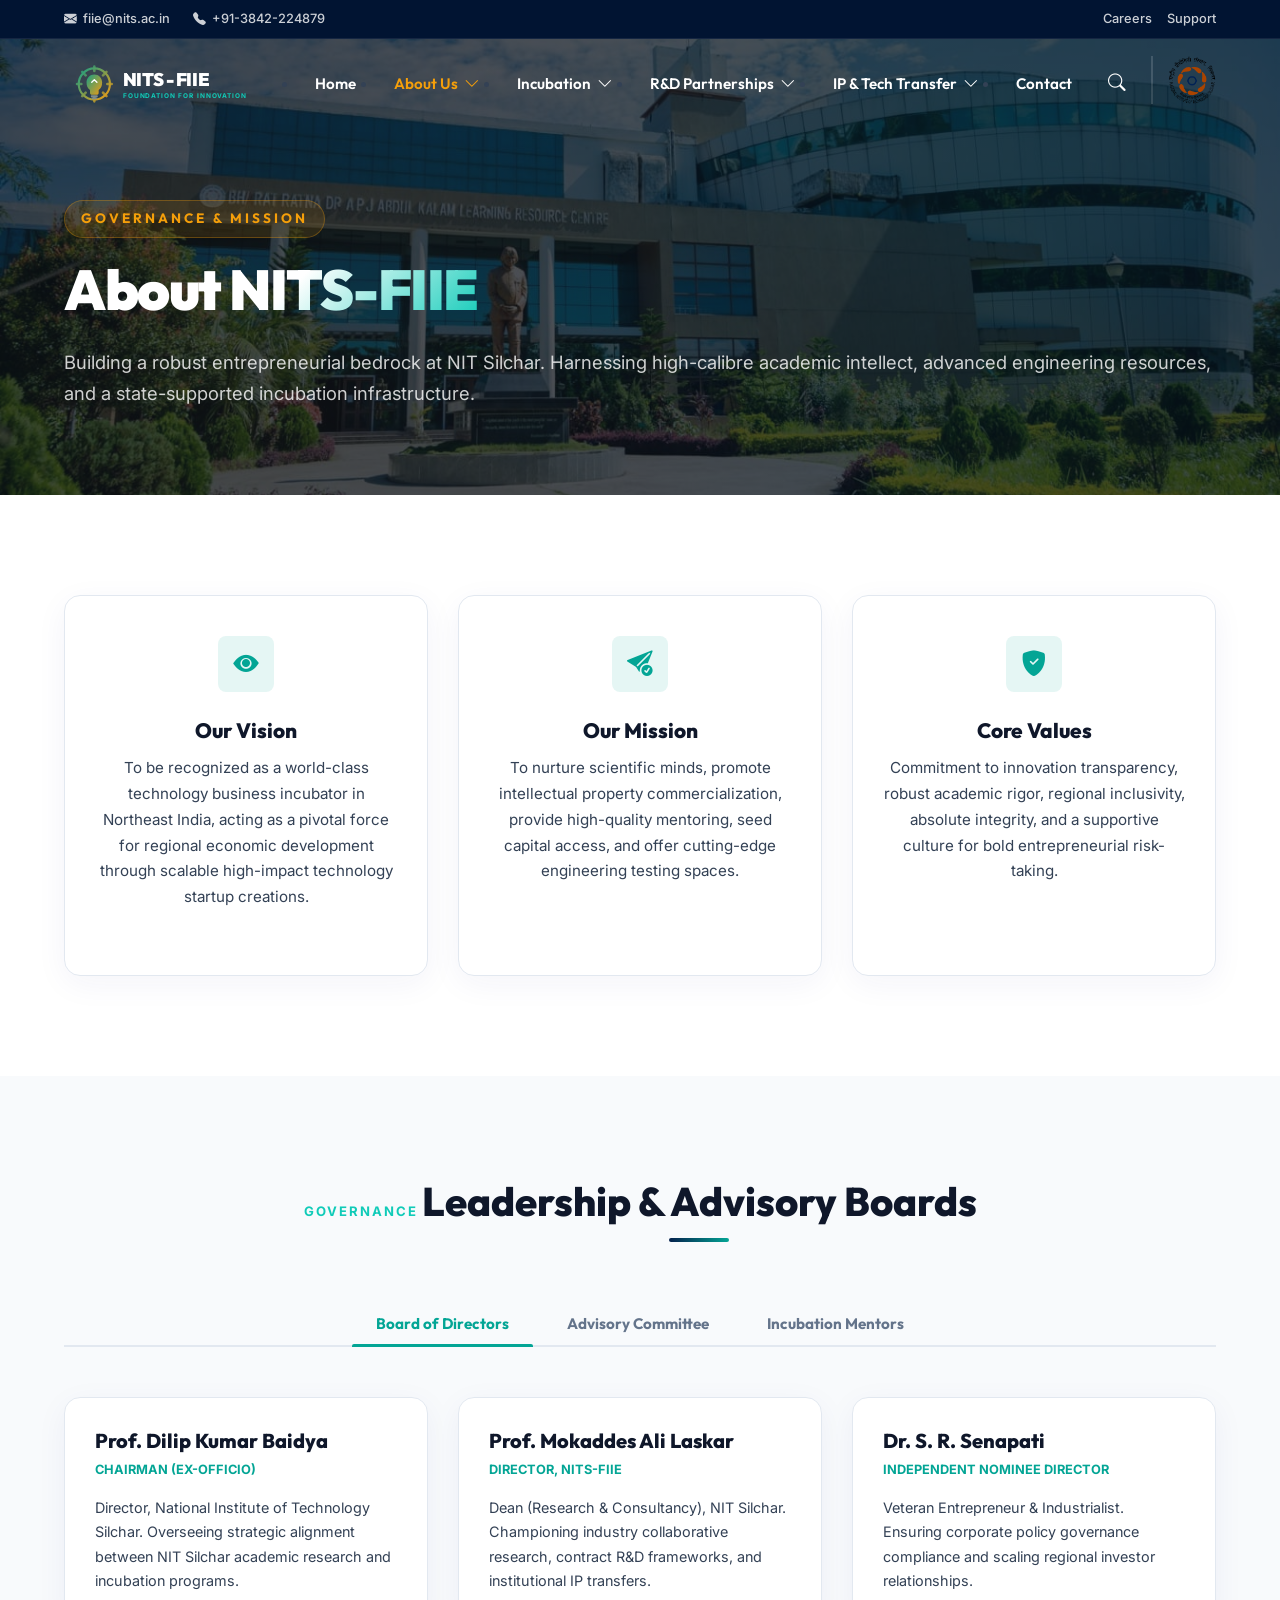
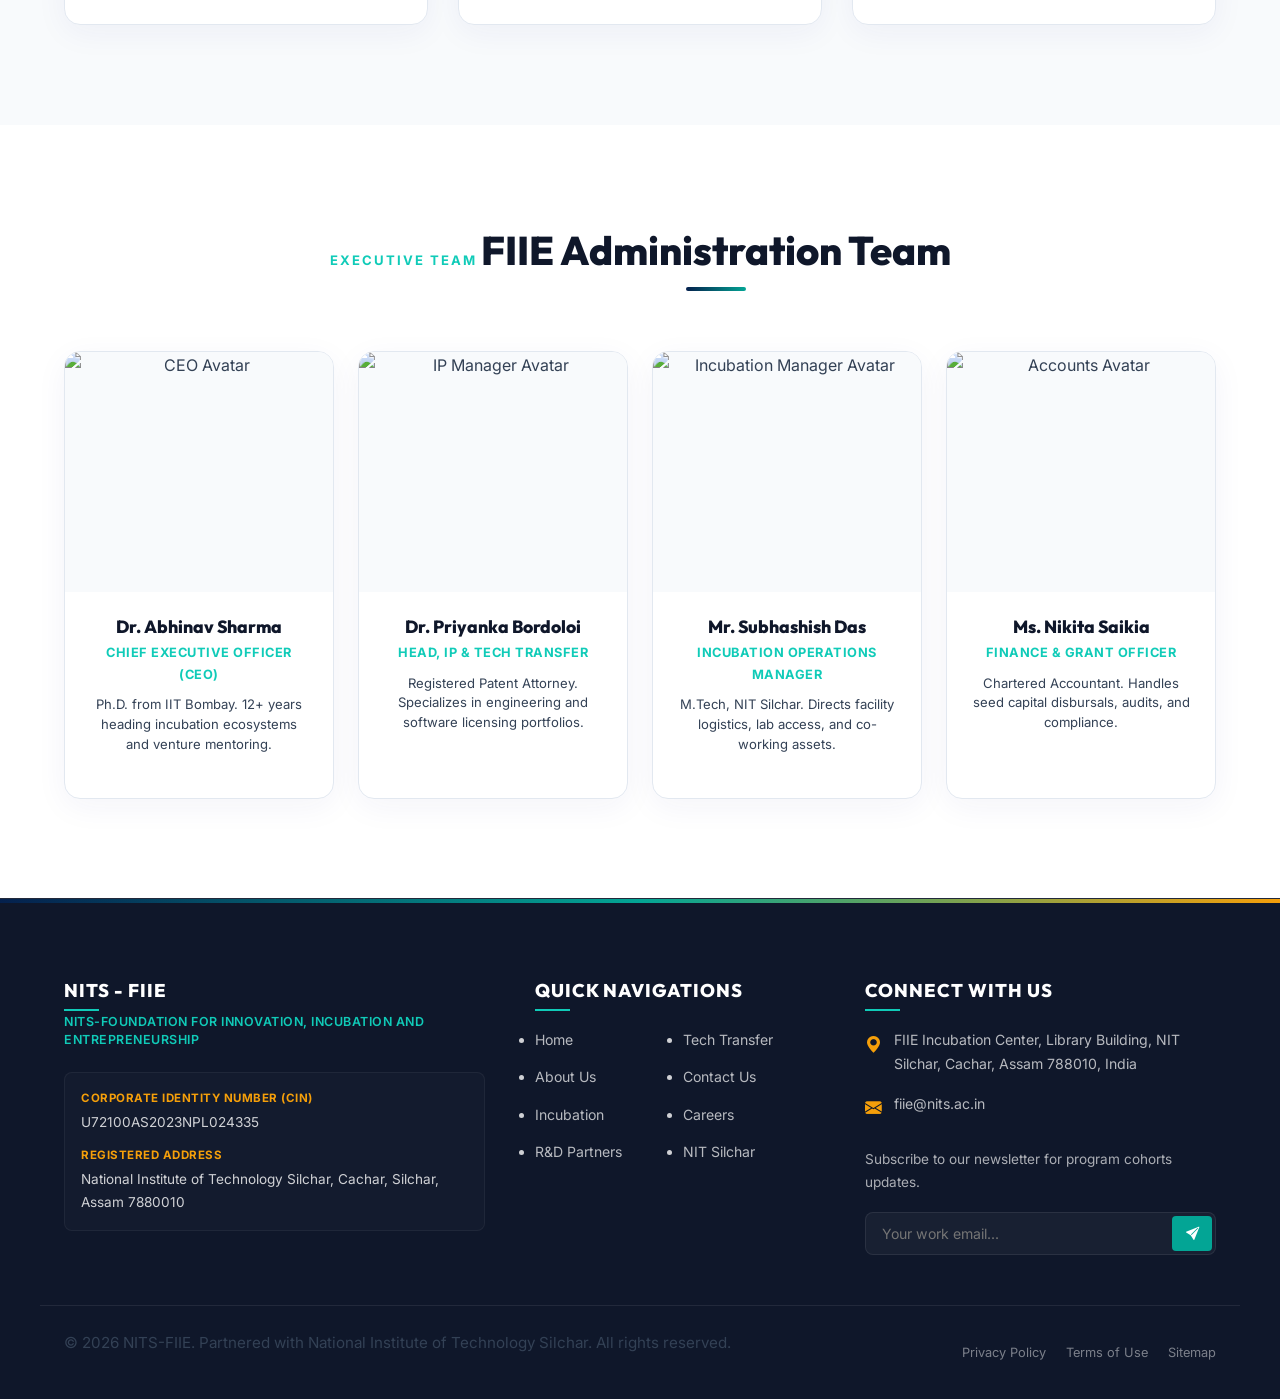
==== about.html @ 69ac1099 "Initial commit" ====
<!DOCTYPE html>
<html lang="en">
<head>
  <meta charset="UTF-8">
  <meta name="viewport" content="width=device-width, initial-scale=1.0">
  <title>About Us | NITS Foundation for Innovation, Incubation and Entrepreneurship</title>
  <meta name="description" content="Learn about NITS-FIIE's mission, governance model, board of directors, and the executive team driving technological innovation at NIT Silchar.">
  
  <link rel="stylesheet" href="https://cdn.jsdelivr.net/npm/bootstrap-icons@1.11.1/font/bootstrap-icons.css">
  <link rel="stylesheet" href="style.css">
</head>
<body>
  

  <!-- ==========================================================================
       HEADER & NAVIGATION (SAME AS HOME)
       ========================================================================== -->
  <header>
    <div class="info-bar">
      <div class="container info-bar-content">
        <div class="info-bar-left">
          <span><i class="bi bi-envelope-fill"></i> fiie@nits.ac.in</span>
          <span><i class="bi bi-telephone-fill"></i> +91-3842-224879</span>
        </div>
        <div class="info-bar-right">
          <a href="contact.html">Careers</a>
          <a href="contact.html">Support</a>
          
        </div>
      </div>
    </div>

    <div class="container">
      <nav class="navbar" aria-label="Main Navigation">
        <a href="index.html" class="navbar-brand-left">
          <div class="logo-container">
            <svg class="company-logo" xmlns="http://www.w3.org/2000/svg" viewBox="0 0 260 60" width="260" height="60" aria-label="NITS-FIIE Logo">
              <defs>
                <linearGradient id="bulbGrad" x1="0%" y1="0%" x2="100%" y2="100%">
                  <stop offset="0%" stop-color="#16a085" />
                  <stop offset="100%" stop-color="#f39c12" />
                </linearGradient>
              </defs>
              <g transform="translate(10, 5)">
                <path d="M25 5 L25 10 M39 11 L35 15 M45 25 L40 25 M39 39 L35 35 M25 45 L25 40 M11 39 L15 35 M5 25 L10 25 M11 11 L15 15" stroke="url(#bulbGrad)" stroke-width="3" stroke-linecap="round" fill="none" opacity="0.85"/>
                <circle cx="25" cy="25" r="18" stroke="url(#bulbGrad)" stroke-width="2.5" fill="none"/>
                <path d="M20 32 C17 30, 16 27, 16 23 C16 18, 20 14, 25 14 C30 14, 34 18, 34 23 C34 27, 33 30, 30 32 L30 35 C30 36.5, 29 37.5, 27.5 37.5 L22.5 37.5 C21 37.5, 20 36.5, 20 35 Z" fill="url(#bulbGrad)"/>
                <path d="M22 23 L25 20 L28 23" stroke="#ffffff" stroke-width="1.5" stroke-linecap="round" stroke-linejoin="round" fill="none"/>
                <rect x="21" y="38" width="8" height="2.5" rx="1" fill="#7f8c8d"/>
                <line x1="23" y1="41.5" x2="27" y2="41.5" stroke="#7f8c8d" stroke-width="2" stroke-linecap="round"/>
              </g>
              <g transform="translate(68, 12)">
                <text class="logo-name" x="0" y="20" font-family="'Outfit', sans-serif" font-size="21" font-weight="900" letter-spacing="-0.5">NITS - FIIE</text>
                <text class="logo-sub" x="0" y="34" font-family="'Inter', sans-serif" font-size="7.5" font-weight="700" letter-spacing="1">FOUNDATION FOR INNOVATION</text>
              </g>
            </svg>
          </div>
        </a>

        <ul class="nav-menu" id="nav-menu">
          <li class="nav-item"><a href="index.html" class="nav-link">Home</a></li>
          <li class="nav-item">
            <a href="about.html" class="nav-link">About Us <i class="bi bi-chevron-down"></i></a>
            <div class="dropdown-menu">
              <a href="about.html" class="dropdown-link">Governance & Vision</a>
              <a href="about.html#team-section" class="dropdown-link">FIIE Core Team</a>
              <a href="about.html#board-section" class="dropdown-link">Advisory Committee</a>
            </div>
          </li>
          <li class="nav-item">
            <a href="incubation.html" class="nav-link">Incubation <i class="bi bi-chevron-down"></i></a>
            <div class="dropdown-menu">
              <a href="incubation.html" class="dropdown-link">Incubation Programs</a>
              <a href="incubation.html#roadmap-section" class="dropdown-link">Application Process</a>
              <a href="incubation.html#directory-section" class="dropdown-link">Incubated Startups</a>
            </div>
          </li>
          <li class="nav-item">
            <a href="rnd.html" class="nav-link">R&D Partnerships <i class="bi bi-chevron-down"></i></a>
            <div class="dropdown-menu">
              <a href="rnd.html" class="dropdown-link">Contract Research</a>
              <a href="rnd.html#corporate-section" class="dropdown-link">Corporate Membership</a>
              <a href="rnd.html#facilities-section" class="dropdown-link">Incubation Facilities</a>
            </div>
          </li>
          <li class="nav-item">
            <a href="ip.html" class="nav-link">IP & Tech Transfer <i class="bi bi-chevron-down"></i></a>
            <div class="dropdown-menu">
              <a href="ip.html" class="dropdown-link">Intellectual Property</a>
              <a href="ip.html#licensing-section" class="dropdown-link">Technologies for Licensing</a>
              <a href="ip.html#policy-section" class="dropdown-link">IPR Policy</a>
            </div>
          </li>
          <li class="nav-item"><a href="contact.html" class="nav-link">Contact</a></li>
        </ul>

        <div class="navbar-brand-right">
          <div class="nav-utils">
            <button class="search-btn" aria-label="Open Search Modal"><i class="bi bi-search"></i></button>
            <a href="https://www.nits.ac.in" target="_blank" rel="noopener noreferrer">
              <img src="image%20copy.png" class="institute-logo" alt="NIT Silchar Logo">
            </a>
          </div>
          <button class="hamburger" aria-label="Toggle Mobile Menu">
            <span></span>
            <span></span>
            <span></span>
          </button>
        </div>
      </nav>
    </div>
  </header>

  <!-- ==========================================================================
       INNER HERO SECTION
       ========================================================================== -->
  <section class="hero" style="min-height: 55vh; padding-top: calc(var(--header-height) + 60px);">
    <div class="hero-overlay"></div>
    <div class="container">
      <div class="hero-content">
        <span class="hero-tagline">Governance & Mission</span>
        <h1 class="hero-title" style="font-size: clamp(2rem, 5vw, 3.5rem);">About <span>NITS-FIIE</span></h1>
        <p class="hero-desc">
          Building a robust entrepreneurial bedrock at NIT Silchar. Harnessing high-calibre academic intellect, advanced engineering resources, and a state-supported incubation infrastructure.
        </p>
      </div>
    </div>
  </section>

  <!-- ==========================================================================
       VISION, MISSION & VALUES
       ========================================================================== -->
  <section class="section">
    <div class="container">
      <div class="grid-3" style="gap: 30px;">
        <!-- Vision -->
        <div class="pillar-card" style="text-align: center;">
          <div class="pillar-icon" style="margin: 0 auto 25px;"><i class="bi bi-eye-fill"></i></div>
          <h3 class="pillar-title">Our Vision</h3>
          <p class="pillar-desc" style="font-size: 0.95rem;">
            To be recognized as a world-class technology business incubator in Northeast India, acting as a pivotal force for regional economic development through scalable high-impact technology startup creations.
          </p>
        </div>

        <!-- Mission -->
        <div class="pillar-card" style="text-align: center;">
          <div class="pillar-icon" style="margin: 0 auto 25px;"><i class="bi bi-send-check-fill"></i></div>
          <h3 class="pillar-title">Our Mission</h3>
          <p class="pillar-desc" style="font-size: 0.95rem;">
            To nurture scientific minds, promote intellectual property commercialization, provide high-quality mentoring, seed capital access, and offer cutting-edge engineering testing spaces.
          </p>
        </div>

        <!-- Core Values -->
        <div class="pillar-card" style="text-align: center;">
          <div class="pillar-icon" style="margin: 0 auto 25px;"><i class="bi bi-shield-fill-check"></i></div>
          <h3 class="pillar-title">Core Values</h3>
          <p class="pillar-desc" style="font-size: 0.95rem;">
            Commitment to innovation transparency, robust academic rigor, regional inclusivity, absolute integrity, and a supportive culture for bold entrepreneurial risk-taking.
          </p>
        </div>
      </div>
    </div>
  </section>

  <!-- ==========================================================================
       GOVERNANCE STRUCTURE SECTION (INTERACTIVE TABS)
       ========================================================================== -->
  <section class="section section-bg-gray" id="board-section">
    <div class="container">
      <div class="section-title-wrapper">
        <span class="section-subtitle">Governance</span>
        <h2 class="section-title">Leadership & Advisory Boards</h2>
      </div>

      <!-- Tab Navigation -->
      <div class="gov-tabs-nav">
        <button class="gov-tab-btn active" data-tab="board-directors">Board of Directors</button>
        <button class="gov-tab-btn" data-tab="advisory-committee">Advisory Committee</button>
        <button class="gov-tab-btn" data-tab="partners-mentors">Incubation Mentors</button>
      </div>

      <!-- Tab Panel 1: Board of Directors -->
      <div class="gov-tab-panel active" id="board-directors">
        <div class="grid-3" style="gap: 30px;">
          <!-- Director 1 -->
          <div class="pillar-card" style="padding: 30px;">
            <h4 style="font-size: 1.25rem; font-weight: 800; margin-bottom: 6px;">Prof. Dilip Kumar Baidya</h4>
            <span style="font-size: 0.8rem; font-weight: 700; text-transform: uppercase; color: var(--secondary); display: block; margin-bottom: 15px;">Chairman (Ex-Officio)</span>
            <p style="font-size: 0.9rem; margin-bottom: 0;">Director, National Institute of Technology Silchar. Overseeing strategic alignment between NIT Silchar academic research and incubation programs.</p>
          </div>

          <!-- Director 2 -->
          <div class="pillar-card" style="padding: 30px;">
            <h4 style="font-size: 1.25rem; font-weight: 800; margin-bottom: 6px;">Prof. Mokaddes Ali Laskar</h4>
            <span style="font-size: 0.8rem; font-weight: 700; text-transform: uppercase; color: var(--secondary); display: block; margin-bottom: 15px;">Director, NITS-FIIE</span>
            <p style="font-size: 0.9rem; margin-bottom: 0;">Dean (Research & Consultancy), NIT Silchar. Championing industry collaborative research, contract R&D frameworks, and institutional IP transfers.</p>
          </div>

          <!-- Director 3 -->
          <div class="pillar-card" style="padding: 30px;">
            <h4 style="font-size: 1.25rem; font-weight: 800; margin-bottom: 6px;">Dr. S. R. Senapati</h4>
            <span style="font-size: 0.8rem; font-weight: 700; text-transform: uppercase; color: var(--secondary); display: block; margin-bottom: 15px;">Independent Nominee Director</span>
            <p style="font-size: 0.9rem; margin-bottom: 0;">Veteran Entrepreneur & Industrialist. Ensuring corporate policy governance compliance and scaling regional investor relationships.</p>
          </div>
        </div>
      </div>

      <!-- Tab Panel 2: Advisory Committee -->
      <div class="gov-tab-panel" id="advisory-committee">
        <div class="pillar-card" style="padding: 40px; border-radius: var(--border-radius-md);">
          <h3 style="font-size: 1.5rem; font-weight: 800; margin-bottom: 25px; color: var(--primary);">FIIE Standing Advisory Committee</h3>
          <p style="margin-bottom: 25px;">Our standing advisory committee comprises department heads of engineering, regional industrial leaders, legal heads, and venture capital associates who review seed grant applications and select startup cohorts.</p>
          
          <div class="grid-2" style="gap: 30px; align-items: start;">
            <ul class="footer-links" style="color: var(--dark); gap: 15px;">
              <li style="display: flex; gap: 10px; align-items: center;"><i class="bi bi-chevron-right" style="color: var(--secondary); font-weight: 800;"></i> <strong>Dr. R. K. Sen</strong> - HOD, Electronics & Communication Eng.</li>
              <li style="display: flex; gap: 10px; align-items: center;"><i class="bi bi-chevron-right" style="color: var(--secondary); font-weight: 800;"></i> <strong>Dr. P. Chakrabarty</strong> - HOD, Computer Science & Eng.</li>
              <li style="display: flex; gap: 10px; align-items: center;"><i class="bi bi-chevron-right" style="color: var(--secondary); font-weight: 800;"></i> <strong>Dr. M. Soni</strong> - Associate Dean, Center for Energy Studies</li>
            </ul>
            <ul class="footer-links" style="color: var(--dark); gap: 15px;">
              <li style="display: flex; gap: 10px; align-items: center;"><i class="bi bi-chevron-right" style="color: var(--secondary); font-weight: 800;"></i> <strong>Mr. A. K. Baruah</strong> - Executive Member, FINER Assam</li>
              <li style="display: flex; gap: 10px; align-items: center;"><i class="bi bi-chevron-right" style="color: var(--secondary); font-weight: 800;"></i> <strong>Mrs. J. Roy</strong> - Head of IP Advisory Chambers, Guwahati</li>
              <li style="display: flex; gap: 10px; align-items: center;"><i class="bi bi-chevron-right" style="color: var(--secondary); font-weight: 800;"></i> <strong>Mr. V. Krishnan</strong> - Partner, Northeast Venture Fund</li>
            </ul>
          </div>
        </div>
      </div>

      <!-- Tab Panel 3: Incubation Mentors -->
      <div class="gov-tab-panel" id="partners-mentors">
        <div class="grid-3" style="gap: 30px;">
          <!-- Mentor 1 -->
          <div class="pillar-card" style="padding: 24px;">
            <i class="bi bi-patch-check-fill" style="font-size: 2.25rem; color: var(--secondary); display: block; margin-bottom: 15px;"></i>
            <h4 style="font-size: 1.15rem; font-weight: 800; margin-bottom: 6px;">Business Strategy Mentoring</h4>
            <p style="font-size: 0.88rem; margin: 0;">Assisting founders in defining target audiences, refining product pricing strategies, and mapping out investor presentation decks.</p>
          </div>
          <!-- Mentor 2 -->
          <div class="pillar-card" style="padding: 24px;">
            <i class="bi bi-file-earmark-lock2-fill" style="font-size: 2.25rem; color: var(--accent); display: block; margin-bottom: 15px;"></i>
            <h4 style="font-size: 1.15rem; font-weight: 800; margin-bottom: 6px;">IPR & Patent Strategy</h4>
            <p style="font-size: 0.88rem; margin: 0;">Helping startups file patents, defend designs, execute licensing agreements, and secure software copyrights legally.</p>
          </div>
          <!-- Mentor 3 -->
          <div class="pillar-card" style="padding: 24px;">
            <i class="bi bi-rocket-fill" style="font-size: 2.25rem; color: var(--primary); display: block; margin-bottom: 15px;"></i>
            <h4 style="font-size: 1.15rem; font-weight: 800; margin-bottom: 6px;">Technology Scaling Support</h4>
            <p style="font-size: 0.88rem; margin: 0;">Providing access to NIT Silchar supercomputing grids, VLSI design clusters, and embedded electronics testing labs.</p>
          </div>
        </div>
      </div>
    </div>
  </section>

  <!-- ==========================================================================
       FIIE CORE TEAM SECTION
       ========================================================================== -->
  <section class="section" id="team-section">
    <div class="container">
      <div class="section-title-wrapper">
        <span class="section-subtitle">Executive Team</span>
        <h2 class="section-title">FIIE Administration Team</h2>
      </div>

      <div class="team-grid">
        <!-- Team Member 1 -->
        <div class="team-card">
          <div class="team-avatar-box">
            <img src="https://images.unsplash.com/photo-1507003211169-0a1dd7228f2d?auto=format&fit=crop&w=400&h=500&q=80" alt="CEO Avatar">
            <div class="team-socials-overlay">
              <a href="#" class="social-circle"><i class="bi bi-linkedin"></i></a>
              <a href="#" class="social-circle"><i class="bi bi-envelope"></i></a>
            </div>
          </div>
          <div class="team-info">
            <h3 class="team-name">Dr. Abhinav Sharma</h3>
            <span class="team-role">Chief Executive Officer (CEO)</span>
            <p class="team-affiliation">Ph.D. from IIT Bombay. 12+ years heading incubation ecosystems and venture mentoring.</p>
          </div>
        </div>

        <!-- Team Member 2 -->
        <div class="team-card">
          <div class="team-avatar-box">
            <img src="https://images.unsplash.com/photo-1573496359142-b8d87734a5a2?auto=format&fit=crop&w=400&h=500&q=80" alt="IP Manager Avatar">
            <div class="team-socials-overlay">
              <a href="#" class="social-circle"><i class="bi bi-linkedin"></i></a>
              <a href="#" class="social-circle"><i class="bi bi-envelope"></i></a>
            </div>
          </div>
          <div class="team-info">
            <h3 class="team-name">Dr. Priyanka Bordoloi</h3>
            <span class="team-role">Head, IP & Tech Transfer</span>
            <p class="team-affiliation">Registered Patent Attorney. Specializes in engineering and software licensing portfolios.</p>
          </div>
        </div>

        <!-- Team Member 3 -->
        <div class="team-card">
          <div class="team-avatar-box">
            <img src="https://images.unsplash.com/photo-1500648767791-00dcc994a43e?auto=format&fit=crop&w=400&h=500&q=80" alt="Incubation Manager Avatar">
            <div class="team-socials-overlay">
              <a href="#" class="social-circle"><i class="bi bi-linkedin"></i></a>
              <a href="#" class="social-circle"><i class="bi bi-envelope"></i></a>
            </div>
          </div>
          <div class="team-info">
            <h3 class="team-name">Mr. Subhashish Das</h3>
            <span class="team-role">Incubation Operations Manager</span>
            <p class="team-affiliation">M.Tech, NIT Silchar. Directs facility logistics, lab access, and co-working assets.</p>
          </div>
        </div>

        <!-- Team Member 4 -->
        <div class="team-card">
          <div class="team-avatar-box">
            <img src="https://images.unsplash.com/photo-1534528741775-53994a69daeb?auto=format&fit=crop&w=400&h=500&q=80" alt="Accounts Avatar">
            <div class="team-socials-overlay">
              <a href="#" class="social-circle"><i class="bi bi-linkedin"></i></a>
              <a href="#" class="social-circle"><i class="bi bi-envelope"></i></a>
            </div>
          </div>
          <div class="team-info">
            <h3 class="team-name">Ms. Nikita Saikia</h3>
            <span class="team-role">Finance & Grant Officer</span>
            <p class="team-affiliation">Chartered Accountant. Handles seed capital disbursals, audits, and compliance.</p>
          </div>
        </div>
      </div>
    </div>
  </section>

  <!-- ==========================================================================
       GLOBAL SEARCH MODAL SYSTEM
       ========================================================================== -->
  <div class="search-modal" role="dialog" aria-modal="true" aria-label="Global Search">
    <button class="search-modal-close" aria-label="Close search"><i class="bi bi-x"></i></button>
    <div class="search-modal-content">
      <form action="#" method="get">
        <div class="search-input-wrapper">
          <input type="search" class="search-field" placeholder="Search startups, patents, programs..." aria-label="Search field">
          <button type="submit" class="search-submit-icon"><i class="bi bi-search"></i></button>
        </div>
      </form>
      <p>Press ESC to close or click outside. Discover incubation criteria, corporate R&amp;D parameters, or latest filed IPs.</p>
    </div>
  </div>

  <!-- ==========================================================================
       FOOTER
       ========================================================================== -->
  <footer>
    <div class="container footer-top">
      <div class="footer-row">
        <!-- Left: Legal & Name details as specified by user -->
        <div class="footer-brand-column">
          <h5 class="footer-heading">NITS - FIIE</h5>
          <p class="footer-brand-subtitle">NITS-Foundation for Innovation, Incubation and Entrepreneurship</p>
          
          <div class="footer-legal-box">
            <div class="footer-legal-row">
              <span class="label">Corporate Identity Number (CIN)</span>
              <span>U72100AS2023NPL024335</span>
            </div>
            <div class="footer-legal-row" style="margin-top: 12px;">
              <span class="label">Registered Address</span>
              <span>National Institute of Technology Silchar, Cachar, Silchar, Assam 7880010</span>
            </div>
          </div>
        </div>

        <!-- Middle: Navigation Links -->
        <div class="footer-column">
          <h5 class="footer-heading">Quick Navigations</h5>
          <div class="grid-2" style="gap: 15px; grid-template-columns: repeat(2, 1fr);">
            <ul class="footer-links">
              <li><a href="index.html">Home</a></li>
              <li><a href="about.html">About Us</a></li>
              <li><a href="incubation.html">Incubation</a></li>
              <li><a href="rnd.html">R&D Partners</a></li>
            </ul>
            <ul class="footer-links">
              <li><a href="ip.html">Tech Transfer</a></li>
              <li><a href="contact.html">Contact Us</a></li>
              <li><a href="contact.html">Careers</a></li>
              <li><a href="https://www.nits.ac.in" target="_blank" rel="noopener noreferrer">NIT Silchar</a></li>
            </ul>
          </div>
        </div>

        <!-- Right: Address coordinates & newsletter -->
        <div class="footer-column">
          <h5 class="footer-heading">Connect With Us</h5>
          <div class="footer-contact-row">
            <i class="bi bi-geo-alt-fill"></i>
            <p>FIIE Incubation Center, Library Building, NIT Silchar, Cachar, Assam 788010, India</p>
          </div>
          <div class="footer-contact-row">
            <i class="bi bi-envelope-fill"></i>
            <p>fiie@nits.ac.in</p>
          </div>
          
          <div style="margin-top: 25px;">
            <p class="footer-newsletter-p">Subscribe to our newsletter for program cohorts updates.</p>
            <form action="#" class="newsletter-form">
              <input type="email" class="newsletter-input" placeholder="Your work email..." required aria-label="Newsletter email input">
              <button type="submit" class="newsletter-btn" aria-label="Subscribe"><i class="bi bi-send-fill"></i></button>
            </form>
          </div>
        </div>
      </div>
    </div>

    <div class="footer-bottom">
      <div class="container footer-bottom-content">
        <p>&copy; 2026 NITS-FIIE. Partnered with National Institute of Technology Silchar. All rights reserved.</p>
        <div class="footer-bottom-links">
          <a href="#">Privacy Policy</a>
          <a href="#">Terms of Use</a>
          <a href="#">Sitemap</a>
        </div>
      </div>
    </div>
  </footer>

  <script src="main.js"></script>
</body>
</html>
---- style.css ----
/* ==========================================================================
   NITS-FIIE ULTIMATE PREMIUM CSS DESIGN SYSTEM
   ========================================================================== */

/* Google Fonts Import */
@import url('https://fonts.googleapis.com/css2?family=Inter:wght@300;400;500;600;700&family=Outfit:wght@300;400;500;600;700;800;900&display=swap');

/* Semantic Variable Tokens */
:root {
  /* Brand Palettes */
  --brand-primary-hsl: 217, 89%, 16%;
  --brand-secondary-hsl: 174, 96%, 33%;
  --brand-accent-hsl: 38, 92%, 50%;
  
  --brand-primary: hsl(var(--brand-primary-hsl));
  --brand-primary-light: hsl(217, 75%, 26%);
  --brand-primary-dark: hsl(217, 95%, 10%);
  
  --brand-secondary: hsl(var(--brand-secondary-hsl));
  --brand-secondary-light: hsl(174, 85%, 43%);
  --brand-secondary-dark: hsl(174, 100%, 20%);
  
  --brand-accent: hsl(var(--brand-accent-hsl));
  --brand-accent-light: hsl(38, 95%, 60%);
  --brand-accent-dark: hsl(38, 90%, 40%);
  
  /* Semantic Tokens - Light Mode (Default) - Professional White Theme */
  --bg-main: #ffffff; /* Cleanest Crisp White Background */
  --bg-card: #ffffff;
  --bg-section-alt: #f8fafc; /* Professional Cool Slate White */
  --bg-footer: #0f172a; /* Deep Navy Slate */
  
  --text-main: #334155; /* Extremely legible slate gray */
  --text-muted: #64748b;
  --text-title: #0f172a; /* Deep elegant navy for titles */
  --text-inverse: #ffffff;
  
  --border-color: #e2e8f0; /* Ultra-thin sleek gray border */
  
  --glass-bg: rgba(255, 255, 255, 0.78);
  --glass-border: rgba(255, 255, 255, 0.4);
  --glass-shadow: 0 8px 32px 0 rgba(31, 38, 135, 0.05);
  
  /* Layout Sizing & Typography */
  --container-max-width: 1200px;
  --header-height: 90px;
  --transition-smooth: all 0.4s cubic-bezier(0.16, 1, 0.3, 1);
  --transition-fast: all 0.2s ease;
  --border-radius-sm: 8px;
  --border-radius-md: 16px;
  --border-radius-lg: 24px;
  
  --font-primary: 'Inter', sans-serif;
  --font-heading: 'Outfit', sans-serif;

  /* Legacy/Inline compatibility variables */
  --primary: var(--brand-primary);
  --secondary: var(--brand-secondary);
  --accent: var(--brand-accent);
  --secondary-light: var(--brand-secondary-light);
  --dark: var(--text-title);
  --gray: var(--text-muted);
  --light-gray: var(--border-color);
  --white: #ffffff;
}





/* Global Reset */
*, *::before, *::after {
  box-sizing: border-box;
  margin: 0;
  padding: 0;
  /* Apply smooth transitions to background and color properties for high-end theme switches */
  transition: background-color 0.3s cubic-bezier(0.16, 1, 0.3, 1), 
              border-color 0.3s cubic-bezier(0.16, 1, 0.3, 1), 
              color 0.2s ease-out, 
              box-shadow 0.3s cubic-bezier(0.16, 1, 0.3, 1);
}



html {
  scroll-behavior: smooth;
  font-size: 16px;
  -webkit-font-smoothing: antialiased;
}

body {
  font-family: var(--font-primary);
  background-color: var(--bg-main);
  color: var(--text-main);
  line-height: 1.7;
  overflow-x: hidden;
}

/* Typography Styling */
h1, h2, h3, h4, h5, h6 {
  font-family: var(--font-heading);
  font-weight: 700;
  line-height: 1.25;
  color: var(--text-title);
}

p {
  color: var(--text-main);
  margin-bottom: 1.2rem;
  font-size: 0.95rem;
}

a {
  text-decoration: none;
  color: inherit;
  transition: var(--transition-fast);
}

/* Symmetrical Grid Layout System */
.container {
  width: 100%;
  max-width: var(--container-max-width);
  margin: 0 auto;
  padding: 0 24px;
}

.section {
  padding: 100px 0;
  position: relative;
}

.section-bg-gray {
  background-color: var(--bg-section-alt);
}

/* Section Title Module */
.section-title-wrapper {
  text-align: center;
  margin-bottom: 60px;
}

.section-subtitle {
  text-transform: uppercase;
  font-size: 0.82rem;
  letter-spacing: 2px;
  color: var(--brand-secondary-light);
  font-weight: 700;
  margin-bottom: 10px;
  display: inline-block;
}

.section-title {
  font-size: clamp(2rem, 4vw, 2.5rem);
  font-weight: 800;
  color: var(--text-title);
  position: relative;
  display: inline-block;
  padding-bottom: 16px;
}

.section-title::after {
  content: '';
  position: absolute;
  bottom: 0;
  left: 50%;
  transform: translateX(-50%);
  width: 60px;
  height: 4px;
  background: linear-gradient(90deg, var(--brand-primary), var(--brand-secondary));
  border-radius: 2px;
}



/* Standardized Grids */
.grid-2 {
  display: grid;
  grid-template-columns: repeat(2, 1fr);
  gap: 40px;
  align-items: center;
}

.grid-3 {
  display: grid;
  grid-template-columns: repeat(3, 1fr);
  gap: 30px;
}

.grid-4 {
  display: grid;
  grid-template-columns: repeat(4, 1fr);
  gap: 24px;
}

/* Button UI Components */
.btn {
  display: inline-flex;
  align-items: center;
  justify-content: center;
  padding: 12px 28px;
  font-family: var(--font-heading);
  font-weight: 600;
  font-size: 0.95rem;
  border-radius: var(--border-radius-sm);
  border: 2px solid transparent;
  cursor: pointer;
  transition: var(--transition-smooth);
  gap: 8px;
}

.btn-primary {
  background: linear-gradient(135deg, var(--brand-primary), var(--brand-primary-light));
  color: var(--text-inverse);
  box-shadow: 0 4px 15px hsla(var(--brand-primary-hsl), 0.2);
}

.btn-primary:hover {
  transform: translateY(-2px);
  box-shadow: 0 8px 24px hsla(var(--brand-primary-hsl), 0.35);
  filter: brightness(1.1);
}

.btn-secondary {
  background: linear-gradient(135deg, var(--brand-secondary), var(--brand-secondary-light));
  color: #ffffff;
  box-shadow: 0 4px 15px hsla(var(--brand-secondary-hsl), 0.2);
}

.btn-secondary:hover {
  transform: translateY(-2px);
  box-shadow: 0 8px 24px hsla(var(--brand-secondary-hsl), 0.35);
  filter: brightness(1.1);
}

.btn-accent {
  background: linear-gradient(135deg, var(--brand-accent), var(--brand-accent-light));
  color: var(--brand-primary-dark);
  box-shadow: 0 4px 15px hsla(var(--brand-accent-hsl), 0.2);
}

.btn-accent:hover {
  transform: translateY(-2px);
  box-shadow: 0 8px 24px hsla(var(--brand-accent-hsl), 0.35);
  filter: brightness(1.1);
}

.btn-outline {
  background: transparent;
  border: 2px solid var(--text-title);
  color: var(--text-title);
}

.btn-outline:hover {
  background-color: var(--text-title);
  color: var(--bg-card);
  transform: translateY(-2px);
}

/* ==========================================================================
   HEADER & NAVIGATION BAR
   ========================================================================== */
header {
  width: 100%;
  position: absolute;
  top: 0;
  left: 0;
  z-index: 1000;
  transition: var(--transition-smooth);
}

/* Sticky Class Scroll effect */
header.sticky {
  position: fixed;
  background-color: var(--glass-bg);
  backdrop-filter: blur(20px);
  -webkit-backdrop-filter: blur(20px);
  box-shadow: var(--glass-shadow);
  border-bottom: 1px solid var(--glass-border);
  animation: slideDown 0.4s cubic-bezier(0.16, 1, 0.3, 1) forwards;
}

@keyframes slideDown {
  from { transform: translateY(-100%); }
  to { transform: translateY(0); }
}

/* Info Top bar */
.info-bar {
  background-color: var(--brand-primary-dark);
  color: rgba(255, 255, 255, 0.8);
  padding: 8px 0;
  font-size: 0.8rem;
  font-weight: 500;
  border-bottom: 1px solid rgba(255, 255, 255, 0.08);
}

.info-bar-content {
  display: flex;
  justify-content: space-between;
  align-items: center;
}

.info-bar-left span {
  margin-right: 20px;
  display: inline-flex;
  align-items: center;
  gap: 6px;
}

.info-bar-right {
  display: flex;
  align-items: center;
  gap: 15px;
}

.info-bar-right a {
  color: rgba(255,255,255,0.8);
}

.info-bar-right a:hover {
  color: var(--brand-accent);
}



/* Navbar Layout */
.navbar {
  height: var(--header-height);
  display: flex;
  justify-content: space-between;
  align-items: center;
}

/* Brand block SVG text styles */
.logo-container {
  height: 52px;
  display: flex;
  align-items: center;
}

.company-logo {
  height: 100%;
  width: auto;
}

.company-logo .logo-name {
  fill: var(--text-title);
  transition: var(--transition-smooth);
}

header:not(.sticky) .company-logo .logo-name {
  fill: #ffffff;
}

.company-logo .logo-sub {
  fill: var(--brand-secondary);
  transition: var(--transition-smooth);
}

header:not(.sticky) .company-logo .logo-sub {
  fill: var(--brand-secondary-light);
}

.institute-logo {
  height: 48px;
  width: auto;
  border-left: 2px solid var(--border-color);
  padding-left: 15px;
  margin-left: 15px;
}

header:not(.sticky) .institute-logo {
  border-left: 2px solid rgba(255, 255, 255, 0.15);
}

/* Central Nav items style */
.nav-menu {
  display: flex;
  align-items: center;
  gap: 6px;
}

.nav-item {
  position: relative;
}

.nav-link {
  font-family: var(--font-heading);
  font-weight: 600;
  font-size: 0.95rem;
  color: var(--text-title);
  padding: 10px 16px;
  border-radius: var(--border-radius-sm);
  display: flex;
  align-items: center;
  gap: 6px;
  position: relative;
  transition: var(--transition-smooth);
}

header:not(.sticky) .nav-link {
  color: #ffffff;
}

.nav-link:hover, .nav-item.active .nav-link {
  color: var(--brand-secondary) !important;
}

header:not(.sticky) .nav-link:hover, header:not(.sticky) .nav-item.active .nav-link {
  color: var(--brand-accent) !important;
}

/* Dropdown Sub-menu styling */
.dropdown-menu {
  position: absolute;
  top: 100%;
  left: 0;
  background-color: var(--bg-card);
  min-width: 260px;
  border-radius: var(--border-radius-sm);
  box-shadow: var(--glass-shadow);
  opacity: 0;
  visibility: hidden;
  transform: translateY(12px);
  transition: var(--transition-smooth);
  border: 1px solid var(--border-color);
  padding: 10px 0;
  z-index: 1000;
}

.nav-item:hover .dropdown-menu {
  opacity: 1;
  visibility: visible;
  transform: translateY(4px);
}

.dropdown-link {
  display: block;
  padding: 10px 20px;
  font-size: 0.9rem;
  font-weight: 500;
  color: var(--text-main);
  transition: var(--transition-fast);
}

.dropdown-link:hover {
  background-color: hsla(var(--brand-secondary-hsl), 0.08);
  color: var(--brand-secondary);
  padding-left: 24px;
}

/* Search and Utilities block */
.nav-utils {
  display: flex;
  align-items: center;
}

.search-btn {
  background: none;
  border: none;
  color: var(--text-title);
  font-size: 1.1rem;
  cursor: pointer;
  padding: 10px;
  border-radius: 50%;
  display: flex;
  align-items: center;
  justify-content: center;
  transition: var(--transition-smooth);
}

header:not(.sticky) .search-btn {
  color: #ffffff;
}

.search-btn:hover {
  background-color: rgba(100, 100, 100, 0.1);
  color: var(--brand-secondary);
}

/* Hamburger button */
.hamburger {
  display: none;
  flex-direction: column;
  justify-content: space-between;
  width: 24px;
  height: 18px;
  background: transparent;
  border: none;
  cursor: pointer;
  padding: 0;
  z-index: 1001;
  margin-left: 15px;
}

.hamburger span {
  width: 100%;
  height: 2px;
  background-color: var(--text-title);
  border-radius: 2px;
  transition: var(--transition-smooth);
}

header:not(.sticky) .hamburger span {
  background-color: #ffffff;
}

.hamburger.active span:nth-child(1) { transform: translateY(8px) rotate(45deg); }
.hamburger.active span:nth-child(2) { opacity: 0; }
.hamburger.active span:nth-child(3) { transform: translateY(-8px) rotate(-45deg); }

/* ==========================================================================
   HERO / BANNER SECTION
   ========================================================================= */
.hero {
  min-height: 90vh;
  position: relative;
  display: flex;
  align-items: center;
  color: #ffffff;
  padding-top: calc(var(--header-height) + 50px);
  overflow: hidden;
  background-color: var(--brand-primary-dark);
  background-image: url('image.png');
  background-size: cover;
  background-position: center;
  background-repeat: no-repeat;
}

.hero::before {
  content: '';
  position: absolute;
  inset: 0;
  background: radial-gradient(circle at 80% 20%, hsla(var(--brand-secondary-hsl), 0.22) 0%, transparent 50%),
              radial-gradient(circle at 20% 80%, hsla(var(--brand-accent-hsl), 0.12) 0%, transparent 50%);
  z-index: 1;
}

.hero-overlay {
  position: absolute;
  inset: 0;
  background-color: rgba(8, 14, 26, 0.72);
  z-index: 1;
}

.hero-grid-pattern {
  position: absolute;
  top: 0;
  right: 0;
  width: 50%;
  height: 100%;
  opacity: 0.12;
  z-index: 1;
  background-image: radial-gradient(#ffffff 1px, transparent 1px);
  background-size: 24px 24px;
}

.hero .container {
  position: relative;
  z-index: 2;
}

.hero-content {
  opacity: 0;
  transform: translateY(30px);
  animation: fadeInUp 1s cubic-bezier(0.16, 1, 0.3, 1) forwards;
}

.hero-tagline {
  font-family: var(--font-heading);
  font-size: 0.85rem;
  font-weight: 700;
  text-transform: uppercase;
  letter-spacing: 3px;
  color: var(--brand-accent);
  margin-bottom: 20px;
  display: inline-block;
  background-color: hsla(var(--brand-accent-hsl), 0.12);
  padding: 6px 16px;
  border-radius: 50px;
  border: 1px solid hsla(var(--brand-accent-hsl), 0.3);
}

.hero-title {
  font-size: clamp(2.3rem, 5.5vw, 3.8rem);
  font-weight: 900;
  line-height: 1.15;
  margin-bottom: 25px;
  letter-spacing: -1.5px;
  color: #ffffff;
}

.hero-title span {
  background: linear-gradient(135deg, #ffffff 30%, var(--brand-secondary-light) 100%);
  -webkit-background-clip: text;
  -webkit-text-fill-color: transparent;
}

.hero-desc {
  font-size: clamp(1rem, 2vw, 1.15rem);
  color: rgba(255, 255, 255, 0.8);
  margin-bottom: 35px;
  line-height: 1.7;
}

/* Legally compliant box styling */
.hero-details-box {
  background: rgba(255, 255, 255, 0.03);
  border: 1px solid rgba(255, 255, 255, 0.08);
  border-radius: var(--border-radius-md);
  padding: 20px;
  margin-bottom: 35px;
  backdrop-filter: blur(10px);
  -webkit-backdrop-filter: blur(10px);
  display: flex;
  flex-direction: column;
  gap: 8px;
}

.hero-details-row {
  display: flex;
  align-items: center;
  gap: 12px;
  font-size: 0.9rem;
  color: rgba(255, 255, 255, 0.9);
}

.hero-details-row i {
  color: var(--brand-accent);
  font-size: 1.05rem;
}

.hero-details-row span.label {
  font-weight: 700;
  color: var(--brand-secondary-light);
}

.hero-btns {
  display: flex;
  gap: 15px;
  flex-wrap: wrap;
}

/* Hero Spherical Graphic Floater */
.hero-image-wrapper {
  position: relative;
  display: flex;
  justify-content: center;
  align-items: center;
  z-index: 2;
}

.hero-spheres {
  width: 380px;
  height: 380px;
  background: linear-gradient(135deg, var(--brand-primary), var(--brand-secondary));
  border-radius: 40% 60% 70% 30% / 40% 50% 60% 50%;
  animation: morphing 10s ease-in-out infinite;
  box-shadow: 0 20px 40px rgba(0,0,0,0.3);
  position: relative;
  overflow: hidden;
}

.hero-spheres::after {
  content: '';
  position: absolute;
  inset: 12px;
  background: var(--brand-primary-dark);
  border-radius: inherit;
  z-index: 1;
}

.hero-spheres-content {
  position: absolute;
  inset: 0;
  z-index: 2;
  display: flex;
  flex-direction: column;
  justify-content: center;
  align-items: center;
  text-align: center;
  padding: 30px;
}

.hero-spheres-content i {
  font-size: 3.5rem;
  background: linear-gradient(135deg, var(--brand-accent), var(--brand-secondary-light));
  -webkit-background-clip: text;
  -webkit-text-fill-color: transparent;
  margin-bottom: 20px;
  animation: pulse 3s infinite;
}

.hero-rocket-replacement {
  max-width: 140px;
  height: auto;
  margin-bottom: 20px;
  filter: drop-shadow(0 8px 24px rgba(0, 0, 0, 0.25));
  animation: premiumFloat 6s ease-in-out infinite;
}

@keyframes premiumFloat {
  0%, 100% {
    transform: translateY(0) rotate(0deg);
  }
  50% {
    transform: translateY(-12px) rotate(2deg);
  }
}

.hero-spheres-content h3 {
  color: #ffffff;
  font-size: 1.4rem;
  font-weight: 800;
  margin-bottom: 8px;
}

.hero-spheres-content p {
  color: rgba(255,255,255,0.7);
  font-size: 0.85rem;
}

@keyframes morphing {
  0% { border-radius: 40% 60% 70% 30% / 40% 50% 60% 50%; }
  34% { border-radius: 70% 30% 50% 50% / 30% 60% 40% 70%; }
  67% { border-radius: 50% 60% 30% 70% / 60% 30% 70% 40%; }
  100% { border-radius: 40% 60% 70% 30% / 40% 50% 60% 50%; }
}

@keyframes pulse {
  0%, 100% { transform: scale(1); opacity: 0.9; }
  50% { transform: scale(1.06); opacity: 1; }
}

/* ==========================================================================
   PILLARS / CORE CARD SECTIONS (GLASSMORPHISM)
   ========================================================================= */
.pillars-grid {
  margin-top: -60px;
  position: relative;
  z-index: 10;
}

.pillar-card {
  background-color: var(--bg-card);
  border: 1px solid var(--border-color);
  border-radius: var(--border-radius-md);
  padding: 40px 30px;
  box-shadow: var(--glass-shadow);
  position: relative;
  overflow: hidden;
  display: flex;
  flex-direction: column;
  height: 100%;
}

.pillar-card::before {
  content: '';
  position: absolute;
  top: 0;
  left: 0;
  width: 100%;
  height: 4px;
  background: linear-gradient(90deg, var(--brand-primary), var(--brand-secondary));
  opacity: 0;
  transition: var(--transition-smooth);
}

.pillar-card:hover {
  transform: translateY(-8px);
  box-shadow: 0 15px 35px rgba(0, 0, 0, 0.08);
}



.pillar-card:hover::before {
  opacity: 1;
}

.pillar-icon {
  width: 56px;
  height: 56px;
  border-radius: var(--border-radius-sm);
  background-color: hsla(var(--brand-secondary-hsl), 0.1);
  color: var(--brand-secondary);
  display: flex;
  align-items: center;
  justify-content: center;
  font-size: 1.6rem;
  margin-bottom: 25px;
  transition: var(--transition-smooth);
}

.pillar-card:hover .pillar-icon {
  background-color: var(--brand-secondary);
  color: #ffffff;
  transform: rotateY(180deg);
}

.pillar-title {
  font-size: 1.3rem;
  font-weight: 800;
  margin-bottom: 12px;
  color: var(--text-title);
}

.pillar-desc {
  font-size: 0.92rem;
  margin-bottom: 25px;
  flex-grow: 1;
  color: var(--text-main);
}

.pillar-link {
  font-family: var(--font-heading);
  font-weight: 700;
  font-size: 0.85rem;
  color: var(--text-title);
  display: inline-flex;
  align-items: center;
  gap: 5px;
  text-transform: uppercase;
  letter-spacing: 1px;
}

.pillar-link i {
  transition: var(--transition-fast);
}

.pillar-card:hover .pillar-link {
  color: var(--brand-secondary);
}

.pillar-card:hover .pillar-link i {
  transform: translateX(4px);
}

/* ==========================================================================
   STATS COUNTER SECTION
   ========================================================================= */
.stats {
  background: linear-gradient(135deg, var(--brand-primary), var(--brand-primary-dark));
  color: #ffffff;
  position: relative;
  overflow: hidden;
  padding: 80px 0;
}

.stats::before {
  content: '';
  position: absolute;
  inset: 0;
  background: radial-gradient(circle at 30% 30%, hsla(var(--brand-secondary-hsl), 0.15) 0%, transparent 60%);
  z-index: 1;
}

.stats .container {
  position: relative;
  z-index: 2;
}

.stat-item {
  text-align: center;
}

.stat-number {
  font-family: var(--font-heading);
  font-size: clamp(2.5rem, 5vw, 3.5rem);
  font-weight: 800;
  background: linear-gradient(135deg, var(--brand-accent) 30%, var(--brand-secondary-light) 100%);
  -webkit-background-clip: text;
  -webkit-text-fill-color: transparent;
  margin-bottom: 8px;
}

.stat-label {
  font-size: 0.9rem;
  font-weight: 600;
  text-transform: uppercase;
  letter-spacing: 1.5px;
  color: rgba(255, 255, 255, 0.8);
}

/* ==========================================================================
   ROADMAP TIMELINE
   ========================================================================= */
.timeline {
  position: relative;
  max-width: 900px;
  margin: 0 auto;
  padding: 40px 0;
}

.timeline::after {
  content: '';
  position: absolute;
  width: 4px;
  background-color: var(--border-color);
  top: 0;
  bottom: 0;
  left: 50%;
  margin-left: -2px;
  border-radius: 2px;
}

.timeline-item {
  padding: 10px 40px;
  position: relative;
  background-color: inherit;
  width: 50%;
  opacity: 0;
  transform: translateY(30px);
  animation: fadeInUp 0.8s cubic-bezier(0.16, 1, 0.3, 1) forwards;
}

.timeline-item::after {
  content: '';
  position: absolute;
  width: 16px;
  height: 16px;
  right: -8px;
  background-color: var(--bg-card);
  border: 4px solid var(--brand-secondary);
  top: 25px;
  border-radius: 50%;
  z-index: 1;
}

.left-item { left: 0; }
.right-item { left: 50%; }
.right-item::after { left: -8px; }

.timeline-content {
  padding: 24px;
  background-color: var(--bg-card);
  position: relative;
  border-radius: var(--border-radius-md);
  box-shadow: var(--glass-shadow);
  border: 1px solid var(--border-color);
}

.timeline-item:hover .timeline-content {
  transform: translateY(-4px);
  border-color: var(--brand-secondary);
}

.timeline-item:hover::after {
  transform: scale(1.25);
  background-color: var(--brand-accent);
}

.timeline-step {
  font-family: var(--font-heading);
  font-size: 0.8rem;
  font-weight: 700;
  color: var(--brand-secondary);
  text-transform: uppercase;
  margin-bottom: 6px;
  letter-spacing: 1px;
}

.timeline-title {
  font-size: 1.15rem;
  font-weight: 800;
  margin-bottom: 8px;
  color: var(--text-title);
}

/* ==========================================================================
   INTERACTIVE STARTUP FILTERS & DIRECTORY
   ========================================================================== */
.portfolio-filters {
  display: flex;
  justify-content: center;
  gap: 12px;
  margin-bottom: 40px;
  flex-wrap: wrap;
}

.filter-btn {
  background-color: var(--bg-card);
  border: 1px solid var(--border-color);
  padding: 10px 24px;
  border-radius: 50px;
  font-family: var(--font-heading);
  font-weight: 600;
  font-size: 0.9rem;
  cursor: pointer;
  color: var(--text-muted);
}

.filter-btn:hover, .filter-btn.active {
  background-color: var(--brand-secondary);
  border-color: var(--brand-secondary);
  color: #ffffff;
  box-shadow: 0 4px 15px hsla(var(--brand-secondary-hsl), 0.2);
}

.portfolio-grid {
  display: grid;
  grid-template-columns: repeat(3, 1fr);
  gap: 30px;
}

.portfolio-card {
  background-color: var(--bg-card);
  border: 1px solid var(--border-color);
  border-radius: var(--border-radius-md);
  overflow: hidden;
  box-shadow: var(--glass-shadow);
  display: flex;
  flex-direction: column;
}

.portfolio-card:hover {
  transform: translateY(-6px);
  border-color: var(--brand-secondary);
  box-shadow: 0 10px 30px rgba(0,0,0,0.06);
}



.portfolio-img-box {
  height: 190px;
  background-color: var(--bg-section-alt);
  display: flex;
  align-items: center;
  justify-content: center;
  overflow: hidden;
  position: relative;
}

.portfolio-img-box img {
  width: 100%;
  height: 100%;
  object-fit: cover;
}

.portfolio-tag {
  position: absolute;
  top: 15px;
  left: 15px;
  background-color: var(--brand-primary);
  color: #ffffff;
  padding: 4px 12px;
  border-radius: 50px;
  font-size: 0.72rem;
  font-weight: 600;
  text-transform: uppercase;
  letter-spacing: 0.5px;
}

.portfolio-info {
  padding: 24px;
  display: flex;
  flex-direction: column;
  flex-grow: 1;
}

.portfolio-title {
  font-size: 1.15rem;
  font-weight: 800;
  margin-bottom: 8px;
  color: var(--text-title);
}

.portfolio-desc {
  font-size: 0.9rem;
  flex-grow: 1;
  margin-bottom: 20px;
  color: var(--text-main);
}

.portfolio-card-link {
  font-family: var(--font-heading);
  font-weight: 700;
  font-size: 0.85rem;
  color: var(--brand-secondary);
  display: inline-flex;
  align-items: center;
  gap: 5px;
}

.portfolio-card:hover .portfolio-card-link i {
  transform: translateX(4px);
}

/* ==========================================================================
   PARTNERS EMBLEMS
   ========================================================================== */
.partners-grid {
  display: flex;
  justify-content: space-around;
  align-items: center;
  flex-wrap: wrap;
  gap: 30px;
}

.partner-logo-box {
  height: 48px;
  display: flex;
  align-items: center;
  justify-content: center;
  opacity: 0.65;
  filter: grayscale(100%);
}



.partner-logo-box:hover {
  filter: grayscale(0%) !important;
  opacity: 1 !important;
  transform: scale(1.05);
}

.partner-logo-box img {
  max-height: 100%;
  width: auto;
}

/* ==========================================================================
   NEWS & EVENTS LISTS
   ========================================================================== */
.news-grid {
  display: grid;
  grid-template-columns: repeat(3, 1fr);
  gap: 30px;
}

.news-card {
  background-color: var(--bg-card);
  border: 1px solid var(--border-color);
  border-radius: var(--border-radius-md);
  overflow: hidden;
  box-shadow: var(--glass-shadow);
}

.news-card:hover {
  transform: translateY(-6px);
  border-color: var(--brand-secondary);
}

.news-img-box {
  height: 200px;
  position: relative;
  overflow: hidden;
}

.news-img-box img {
  width: 100%;
  height: 100%;
  object-fit: cover;
}

.news-date {
  position: absolute;
  bottom: 15px;
  left: 15px;
  background-color: var(--glass-bg);
  backdrop-filter: blur(10px);
  -webkit-backdrop-filter: blur(10px);
  padding: 6px 12px;
  border-radius: var(--border-radius-sm);
  font-family: var(--font-heading);
  font-weight: 700;
  font-size: 0.78rem;
  color: var(--text-title);
  border: 1px solid var(--glass-border);
}

.news-content {
  padding: 24px;
}

.news-category {
  font-family: var(--font-heading);
  font-size: 0.75rem;
  font-weight: 700;
  text-transform: uppercase;
  color: var(--brand-secondary);
  letter-spacing: 1px;
  margin-bottom: 8px;
}

.news-title {
  font-size: 1.15rem;
  font-weight: 800;
  margin-bottom: 12px;
  line-height: 1.4;
  color: var(--text-title);
}

.news-desc {
  font-size: 0.88rem;
  margin-bottom: 20px;
  color: var(--text-main);
}

.news-link {
  font-family: var(--font-heading);
  font-weight: 700;
  font-size: 0.85rem;
  color: var(--text-title);
  display: inline-flex;
  align-items: center;
  gap: 5px;
}

.news-card:hover .news-link {
  color: var(--brand-secondary);
}

.news-card:hover .news-link i {
  transform: translateX(4px);
}

/* ==========================================================================
   CONTACT FORM & LAYOUT
   ========================================================================== */
.contact-wrapper {
  display: grid;
  grid-template-columns: 1.2fr 0.8fr;
  gap: 40px;
  background-color: var(--bg-card);
  border: 1px solid var(--border-color);
  border-radius: var(--border-radius-lg);
  box-shadow: var(--glass-shadow);
  overflow: hidden;
}

.contact-form-section {
  padding: 50px;
}

.contact-info-section {
  padding: 50px;
  background-color: var(--brand-primary-dark);
  color: #ffffff;
  display: flex;
  flex-direction: column;
  justify-content: space-between;
  position: relative;
  overflow: hidden;
}

.contact-info-section::before {
  content: '';
  position: absolute;
  inset: 0;
  background: radial-gradient(circle at 100% 100%, hsla(var(--brand-secondary-hsl), 0.2) 0%, transparent 60%);
  z-index: 1;
}

.contact-info-content {
  position: relative;
  z-index: 2;
}

.contact-form-title {
  font-size: 1.65rem;
  font-weight: 800;
  margin-bottom: 8px;
  color: var(--text-title);
}

.contact-form-desc {
  font-size: 0.92rem;
  margin-bottom: 30px;
  color: var(--text-main);
}

.form-group-grid {
  display: grid;
  grid-template-columns: repeat(2, 1fr);
  gap: 20px;
}

.form-group {
  margin-bottom: 20px;
  display: flex;
  flex-direction: column;
  gap: 8px;
}

.form-label {
  font-family: var(--font-heading);
  font-size: 0.82rem;
  font-weight: 700;
  color: var(--text-title);
  text-transform: uppercase;
  letter-spacing: 0.5px;
}

.form-control {
  width: 100%;
  padding: 12px 18px;
  border-radius: var(--border-radius-sm);
  border: 1px solid var(--border-color);
  font-family: var(--font-primary);
  font-size: 0.92rem;
  background-color: var(--bg-main);
  color: var(--text-main);
}

.form-control:focus {
  outline: none;
  border-color: var(--brand-secondary);
  box-shadow: 0 0 0 4px hsla(var(--brand-secondary-hsl), 0.1);
}

textarea.form-control {
  resize: vertical;
  min-height: 120px;
}

.contact-info-title {
  font-size: 1.45rem;
  font-weight: 800;
  color: #ffffff;
  margin-bottom: 25px;
}

.contact-info-list {
  display: flex;
  flex-direction: column;
  gap: 25px;
}

.contact-info-item {
  display: flex;
  gap: 16px;
  align-items: flex-start;
}

.contact-info-icon {
  width: 40px;
  height: 40px;
  border-radius: 50%;
  background-color: rgba(255,255,255,0.08);
  color: var(--brand-accent);
  display: flex;
  align-items: center;
  justify-content: center;
  font-size: 1.05rem;
  flex-shrink: 0;
}

.contact-info-text h5 {
  font-size: 0.9rem;
  font-weight: 700;
  color: #ffffff;
  margin-bottom: 4px;
  text-transform: uppercase;
  letter-spacing: 0.5px;
}

.contact-info-text p {
  font-size: 0.88rem;
  color: rgba(255,255,255,0.72);
  margin: 0;
}

.contact-socials {
  display: flex;
  gap: 10px;
  margin-top: 35px;
  position: relative;
  z-index: 2;
}

.social-circle {
  width: 38px;
  height: 38px;
  border-radius: 50%;
  background-color: rgba(255,255,255,0.08);
  color: #ffffff;
  display: flex;
  align-items: center;
  justify-content: center;
  transition: var(--transition-smooth);
}

.social-circle:hover {
  background-color: var(--brand-secondary);
  color: #ffffff;
  transform: translateY(-2px);
}

.map-container {
  height: 400px;
  border-radius: var(--border-radius-lg);
  overflow: hidden;
  box-shadow: var(--glass-shadow);
  border: 1px solid var(--border-color);
  margin-top: 50px;
}

.map-container iframe {
  width: 100%;
  height: 100%;
  border: none;
}

/* ==========================================================================
   GOVERNANCE TABS & CORE TEAM (ABOUT PAGE)
   ========================================================================== */
.gov-tabs-nav {
  display: flex;
  justify-content: center;
  gap: 10px;
  margin-bottom: 50px;
  border-bottom: 2px solid var(--border-color);
}

.gov-tab-btn {
  background: none;
  border: none;
  font-family: var(--font-heading);
  font-weight: 700;
  font-size: 0.95rem;
  padding: 12px 24px;
  color: var(--text-muted);
  cursor: pointer;
  position: relative;
}

.gov-tab-btn::after {
  content: '';
  position: absolute;
  bottom: -2px;
  left: 0;
  width: 100%;
  height: 3px;
  background-color: var(--brand-secondary);
  transform: scaleX(0);
  transition: var(--transition-smooth);
  border-radius: 2px 2px 0 0;
}

.gov-tab-btn:hover, .gov-tab-btn.active {
  color: var(--brand-secondary);
}

.gov-tab-btn.active::after {
  transform: scaleX(1);
}

.gov-tab-panel {
  display: none;
  animation: fadeIn 0.6s cubic-bezier(0.16, 1, 0.3, 1) forwards;
}

.gov-tab-panel.active {
  display: block;
}

.team-grid {
  display: grid;
  grid-template-columns: repeat(4, 1fr);
  gap: 24px;
}

.team-card {
  background-color: var(--bg-card);
  border: 1px solid var(--border-color);
  border-radius: var(--border-radius-md);
  overflow: hidden;
  box-shadow: var(--glass-shadow);
  text-align: center;
}

.team-card:hover {
  transform: translateY(-6px);
  border-color: var(--brand-secondary);
}

.team-avatar-box {
  height: 240px;
  background-color: var(--bg-section-alt);
  overflow: hidden;
  position: relative;
  display: flex;
  align-items: center;
  justify-content: center;
}

.team-avatar-box img {
  width: 100%;
  height: 100%;
  object-fit: cover;
}

.team-socials-overlay {
  position: absolute;
  inset: 0;
  background-color: hsla(var(--brand-primary-hsl), 0.85);
  display: flex;
  align-items: center;
  justify-content: center;
  gap: 12px;
  opacity: 0;
  transition: var(--transition-smooth);
  z-index: 2;
}

.team-card:hover .team-socials-overlay {
  opacity: 1;
}

.team-socials-overlay .social-circle {
  background-color: rgba(255,255,255,0.15);
}

.team-socials-overlay .social-circle:hover {
  background-color: var(--brand-accent);
  color: var(--brand-primary-dark);
}

.team-info {
  padding: 24px;
}

.team-name {
  font-size: 1.1rem;
  font-weight: 800;
  margin-bottom: 4px;
  color: var(--text-title);
}

.team-role {
  font-size: 0.8rem;
  font-weight: 700;
  text-transform: uppercase;
  color: var(--brand-secondary-light);
  letter-spacing: 0.5px;
  margin-bottom: 10px;
  display: block;
}

.team-affiliation {
  font-size: 0.82rem;
  color: var(--text-main);
  line-height: 1.5;
}

/* ==========================================================================
   GLOBAL SEARCH MODAL SYSTEM
   ========================================================================== */
.search-modal {
  position: fixed;
  inset: 0;
  background-color: rgba(8, 14, 26, 0.92);
  backdrop-filter: blur(15px);
  -webkit-backdrop-filter: blur(15px);
  z-index: 2000;
  display: flex;
  align-items: center;
  justify-content: center;
  opacity: 0;
  visibility: hidden;
  transition: var(--transition-smooth);
}

.search-modal.active {
  opacity: 1;
  visibility: visible;
}

.search-modal-close {
  position: absolute;
  top: 30px;
  right: 40px;
  background: none;
  border: none;
  color: #ffffff;
  font-size: 2.25rem;
  cursor: pointer;
  transition: var(--transition-fast);
}

.search-modal-close:hover {
  color: var(--brand-accent);
  transform: rotate(90deg);
}

.search-modal-content {
  width: 100%;
  max-width: 650px;
  padding: 0 24px;
  text-align: center;
  transform: translateY(30px);
  transition: var(--transition-smooth);
}

.search-modal.active .search-modal-content {
  transform: translateY(0);
}

.search-input-wrapper {
  position: relative;
  margin-bottom: 24px;
}

.search-field {
  width: 100%;
  background: transparent;
  border: none;
  border-bottom: 3px solid rgba(255, 255, 255, 0.2);
  padding: 15px 0;
  font-size: 2rem;
  font-family: var(--font-heading);
  color: #ffffff;
  font-weight: 600;
  transition: var(--transition-fast);
}

.search-field:focus {
  outline: none;
  border-color: var(--brand-secondary-light);
}

.search-submit-icon {
  position: absolute;
  right: 10px;
  top: 50%;
  transform: translateY(-50%);
  color: rgba(255,255,255,0.6);
  font-size: 1.75rem;
  background: none;
  border: none;
  cursor: pointer;
}

.search-field:focus + .search-submit-icon {
  color: var(--brand-secondary-light);
}

.search-modal p {
  color: rgba(255, 255, 255, 0.5);
  font-size: 0.9rem;
}

/* ==========================================================================
   FOOTER (LEGALLY COMPLIANT & SOPHISTICATED GRID)
   ========================================================================= */
footer {
  background-color: var(--bg-footer);
  color: rgba(255, 255, 255, 0.8);
  padding-top: 80px;
  border-top: 1px solid rgba(255, 255, 255, 0.08);
  font-size: 0.92rem;
  position: relative;
  overflow: hidden;
}

footer::before {
  content: '';
  position: absolute;
  top: 0;
  left: 0;
  width: 100%;
  height: 4px;
  background: linear-gradient(90deg, var(--brand-primary), var(--brand-secondary), var(--brand-accent));
}

.footer-top {
  padding-bottom: 50px;
  border-bottom: 1px solid rgba(255, 255, 255, 0.08);
}

/* Strict symmetrical baseline column grid */
.footer-row {
  display: grid;
  grid-template-columns: 1.2fr 0.8fr 1fr;
  gap: 50px;
  align-items: start; /* Fixes alignment baseline shifts */
}

/* Unified footer headings for perfect layout baseline alignment */
.footer-heading {
  color: #ffffff !important;
  font-size: 1.15rem;
  font-weight: 800;
  margin-bottom: 25px;
  position: relative;
  text-transform: uppercase;
  letter-spacing: 1px;
  height: 24px;
  line-height: 24px;
}

.footer-heading::after {
  content: '';
  position: absolute;
  bottom: -8px;
  left: 0;
  width: 35px;
  height: 2px;
  background-color: var(--brand-secondary-light);
}

.footer-brand-subtitle {
  font-size: 0.78rem;
  font-weight: 600;
  color: var(--brand-secondary-light);
  text-transform: uppercase;
  letter-spacing: 0.5px;
  margin-top: -15px;
  margin-bottom: 24px;
  line-height: 1.4;
}

.footer-legal-box {
  background-color: rgba(255,255,255,0.02);
  border: 1px solid rgba(255, 255, 255, 0.05);
  border-radius: var(--border-radius-sm);
  padding: 16px;
}

.footer-legal-row {
  margin-bottom: 12px;
  font-size: 0.85rem;
}

.footer-legal-row:last-child {
  margin-bottom: 0;
}

.footer-legal-row span.label {
  font-weight: 700;
  color: var(--brand-accent);
  display: block;
  text-transform: uppercase;
  font-size: 0.72rem;
  letter-spacing: 0.5px;
  margin-bottom: 2px;
}

.footer-links {
  display: flex;
  flex-direction: column;
  gap: 12px;
}

.footer-links a {
  color: rgba(255,255,255,0.7);
  display: inline-flex;
  align-items: center;
  gap: 8px;
  font-size: 0.88rem;
}

.footer-links a:hover {
  color: var(--brand-secondary-light);
  transform: translateX(4px);
}

.footer-contact-row {
  display: flex;
  gap: 12px;
  margin-bottom: 16px;
  align-items: flex-start;
}

.footer-contact-row i {
  color: var(--brand-accent);
  font-size: 1.05rem;
  margin-top: 2px;
}

.footer-contact-row p {
  color: rgba(255,255,255,0.7);
  margin: 0;
  font-size: 0.88rem;
}

.footer-newsletter-p {
  font-size: 0.85rem;
  color: rgba(255,255,255,0.65);
  margin-bottom: 18px;
}

.newsletter-form {
  position: relative;
}

.newsletter-input {
  width: 100%;
  padding: 12px 60px 12px 16px;
  border-radius: var(--border-radius-sm);
  background-color: rgba(255,255,255,0.04);
  border: 1px solid rgba(255,255,255,0.08);
  color: #ffffff;
  font-family: var(--font-primary);
  font-size: 0.88rem;
}

.newsletter-input:focus {
  outline: none;
  border-color: var(--brand-secondary-light);
}

.newsletter-btn {
  position: absolute;
  right: 4px;
  top: 4px;
  bottom: 4px;
  width: 40px;
  background-color: var(--brand-secondary);
  border: none;
  color: #ffffff;
  border-radius: 4px;
  cursor: pointer;
}

.newsletter-btn:hover {
  background-color: var(--brand-secondary-light);
}

.footer-bottom {
  padding: 24px 0;
  font-size: 0.8rem;
  color: rgba(255, 255, 255, 0.45);
}

.footer-bottom-content {
  display: flex;
  justify-content: space-between;
  align-items: center;
  flex-wrap: wrap;
  gap: 15px;
}

.footer-bottom-links {
  display: flex;
  gap: 20px;
}

.footer-bottom-links a:hover {
  color: #ffffff;
}

/* ==========================================================================
   ANIMATIONS & KEYFRAMES
   ========================================================================= */
@keyframes fadeInUp {
  from {
    opacity: 0;
    transform: translateY(20px);
  }
  to {
    opacity: 1;
    transform: translateY(0);
  }
}

@keyframes fadeIn {
  from { opacity: 0; }
  to { opacity: 1; }
}

/* Premium Page Preloader (Top Loader) */
#page-preloader {
  position: fixed;
  top: 0;
  left: 0;
  width: 100%;
  height: 3px;
  background: linear-gradient(90deg, var(--brand-secondary), var(--brand-accent), var(--brand-secondary-light));
  z-index: 99999;
  transform: scaleX(0);
  transform-origin: left;
  transition: transform 0.4s cubic-bezier(0.16, 1, 0.3, 1), opacity 0.3s ease;
}

/* Progressive Scroll Reveal Styles */
.scroll-reveal {
  opacity: 0;
  transform: translateY(35px);
  transition: opacity 1s cubic-bezier(0.16, 1, 0.3, 1), 
              transform 1s cubic-bezier(0.16, 1, 0.3, 1);
  will-change: transform, opacity;
}

.scroll-reveal.revealed {
  opacity: 1;
  transform: translateY(0);
}

/* ==========================================================================
   RESPONSIVE DESIGN (SLEEK ON ALL VIEWPORTS)
   ========================================================================= */

@media (max-width: 1024px) {
  :root {
    --header-height: 80px;
  }
  
  .grid-4 {
    grid-template-columns: repeat(2, 1fr);
    gap: 24px;
  }
  
  .grid-3 {
    grid-template-columns: repeat(2, 1fr);
  }
  
  .portfolio-grid {
    grid-template-columns: repeat(2, 1fr);
  }
  
  .team-grid {
    grid-template-columns: repeat(3, 1fr);
  }
  
  .news-grid {
    grid-template-columns: repeat(2, 1fr);
  }
  
  .hero {
    padding-top: calc(var(--header-height) + 20px);
  }
  
  .hero-content {
    max-width: 100%;
  }
  
  .hero-grid-pattern {
    display: none;
  }
  
  .footer-row {
    grid-template-columns: 1fr 1fr;
    gap: 40px;
  }
  
  .footer-brand-column {
    grid-column: span 2;
  }
}

@media (max-width: 768px) {
  .section {
    padding: 70px 0;
  }
  
  .hero {
    padding-top: calc(var(--header-height) + 90px) !important;
    min-height: auto;
    padding-bottom: 60px;
  }
  
  .hero-image-wrapper {
    display: none !important;
  }
  
  .grid-2 {
    grid-template-columns: 1fr;
    gap: 30px;
  }
  
  .grid-3 {
    grid-template-columns: 1fr;
  }
  
  .grid-4 {
    grid-template-columns: 1fr;
    gap: 20px;
  }
  
  .pillar-card {
    padding: 24px 20px;
  }
  
  .news-content {
    padding: 20px 16px;
  }
  
  .portfolio-grid {
    grid-template-columns: 1fr;
  }
  
  .team-grid {
    grid-template-columns: repeat(2, 1fr);
  }
  
  .news-grid {
    grid-template-columns: 1fr;
  }
  
  .contact-wrapper {
    grid-template-columns: 1fr;
  }
  
  .contact-form-section {
    padding: 30px 20px;
  }
  
  .contact-info-section {
    padding: 40px 20px;
  }
  
  .form-group-grid {
    grid-template-columns: 1fr;
    gap: 0;
  }
  
  /* Mobile Navigation Menu Drawer */
  .hamburger {
    display: flex;
  }
  
  .nav-menu {
    position: fixed;
    top: var(--header-height);
    left: -100%;
    width: 100%;
    height: calc(100vh - var(--header-height));
    background-color: var(--bg-card);
    flex-direction: column;
    align-items: flex-start;
    padding: 40px 24px;
    gap: 15px;
    overflow-y: auto;
    transition: var(--transition-smooth);
    box-shadow: 0 15px 30px rgba(0,0,0,0.1);
    z-index: 999;
    border-top: 1px solid var(--border-color);
  }
  
  .nav-menu.active {
    left: 0;
  }
  
  .nav-item {
    width: 100%;
  }
  
  .nav-link {
    width: 100%;
    justify-content: space-between;
    padding: 12px 15px;
    font-size: 1.05rem;
    color: var(--text-title) !important;
  }
  
  /* Mobile Dropdown */
  .dropdown-menu {
    position: static;
    opacity: 1;
    visibility: visible;
    transform: none;
    box-shadow: none;
    border: none;
    border-left: 2px solid var(--brand-secondary);
    background-color: transparent;
    padding: 5px 0 5px 15px;
    margin-top: 5px;
    display: none;
    min-width: 100%;
  }
  
  .nav-item.active-mobile-dropdown .dropdown-menu {
    display: block;
  }
  
  .dropdown-link {
    padding: 8px 15px;
  }
  
  /* Timeline Mobile */
  .timeline::after {
    left: 20px;
  }
  
  .timeline-item {
    width: 100%;
    padding-left: 40px;
    padding-right: 0;
  }
  
  .timeline-item::after {
    left: 12px;
    right: auto;
  }
  
  .right-item { left: 0%; }
  .right-item::after { left: 12px; }
  
  .gov-tabs-nav {
    flex-wrap: wrap;
  }
  
  .gov-tab-btn {
    padding: 8px 16px;
    font-size: 0.9rem;
  }
  
  .hero-tagline {
    display: none !important;
  }
  
  .pillars-grid {
    margin-top: 20px;
  }
  
  .footer-row {
    grid-template-columns: 1fr;
    gap: 30px;
  }
  
  .footer-brand-column {
    grid-column: span 1;
  }
  
  .footer-bottom-content {
    flex-direction: column;
    text-align: center;
  }
}

@media (max-width: 480px) {
  .team-grid {
    grid-template-columns: 1fr;
  }
  
  .hero-btns {
    flex-direction: column;
    width: 100%;
  }
  
  .hero-btns .btn {
    width: 100%;
  }
  
  .logo-container {
    height: 44px;
  }
  
  .institute-logo {
    height: 38px;
    padding-left: 10px;
    margin-left: 10px;
  }
}
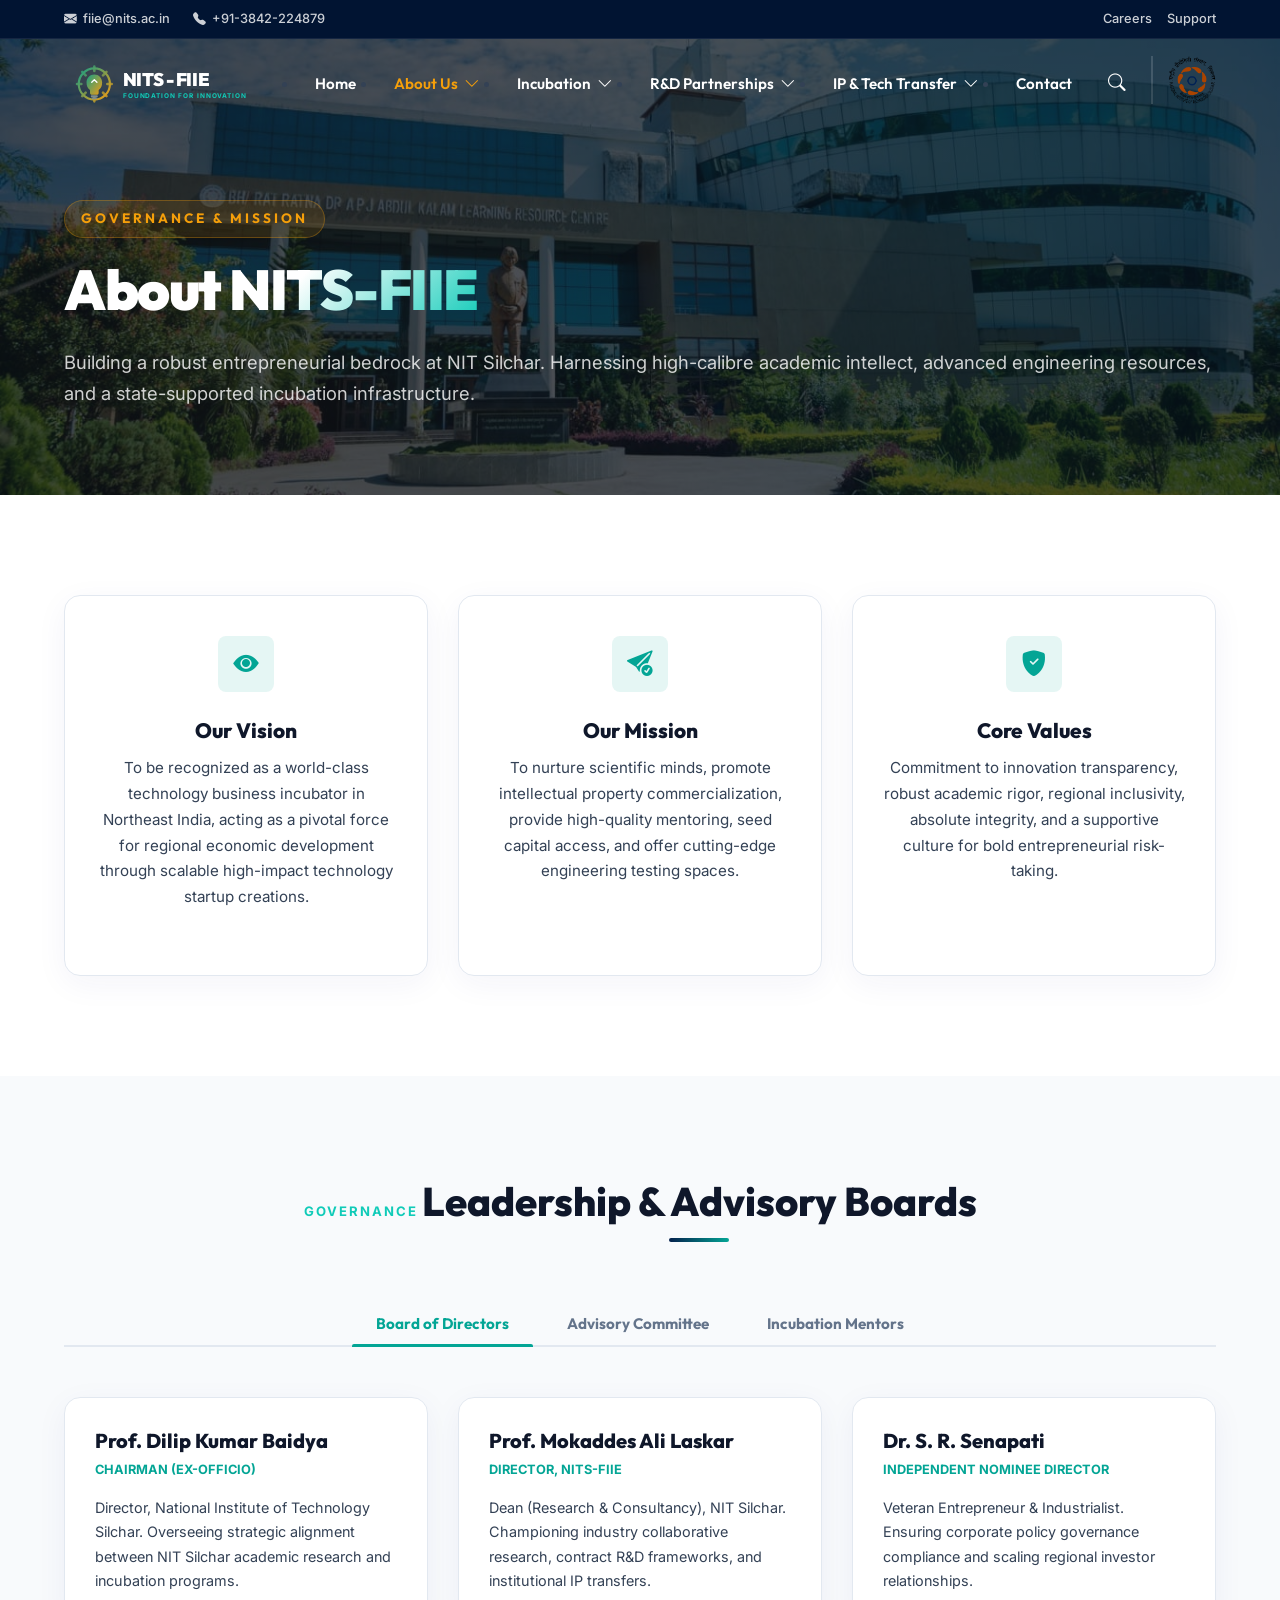
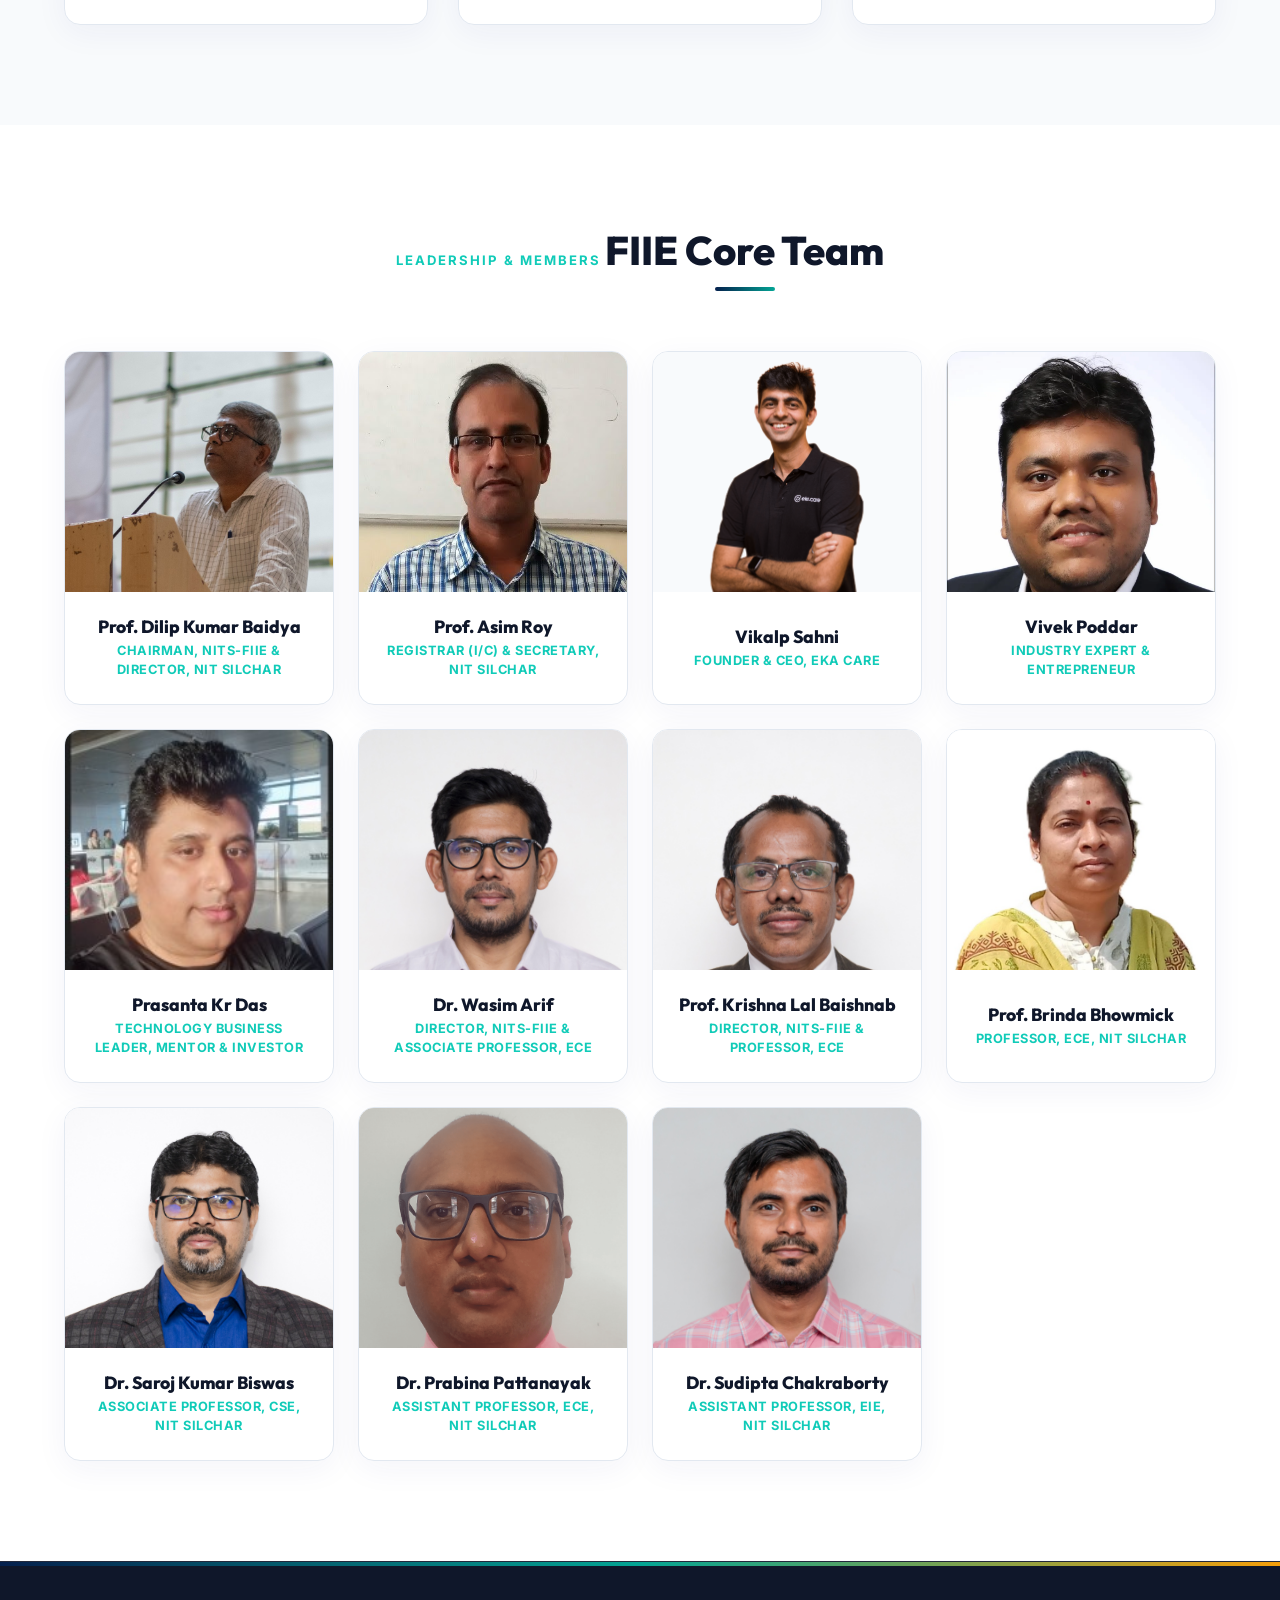
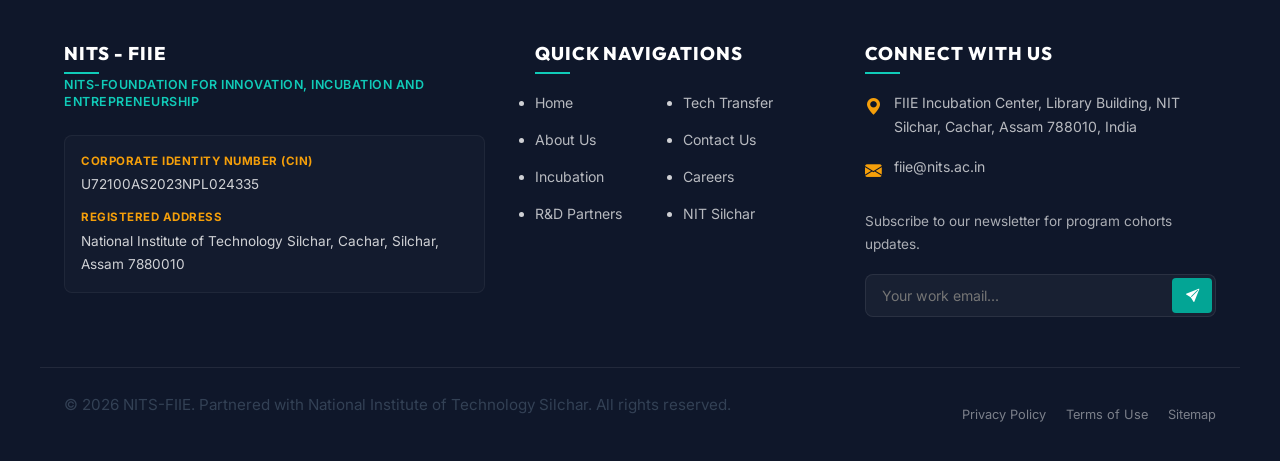
==== commit 98240089: "Add verified FIIE core team" ====
--- a/about.html
+++ b/about.html
@@ -259,72 +259,129 @@
   <section class="section" id="team-section">
     <div class="container">
       <div class="section-title-wrapper">
-        <span class="section-subtitle">Executive Team</span>
-        <h2 class="section-title">FIIE Administration Team</h2>
+        <span class="section-subtitle">Leadership &amp; Members</span>
+        <h2 class="section-title">FIIE Core Team</h2>
       </div>
 
       <div class="team-grid">
-        <!-- Team Member 1 -->
-        <div class="team-card">
-          <div class="team-avatar-box">
-            <img src="https://images.unsplash.com/photo-1507003211169-0a1dd7228f2d?auto=format&fit=crop&w=400&h=500&q=80" alt="CEO Avatar">
-            <div class="team-socials-overlay">
-              <a href="#" class="social-circle"><i class="bi bi-linkedin"></i></a>
-              <a href="#" class="social-circle"><i class="bi bi-envelope"></i></a>
-            </div>
-          </div>
-          <div class="team-info">
-            <h3 class="team-name">Dr. Abhinav Sharma</h3>
-            <span class="team-role">Chief Executive Officer (CEO)</span>
-            <p class="team-affiliation">Ph.D. from IIT Bombay. 12+ years heading incubation ecosystems and venture mentoring.</p>
-          </div>
-        </div>
-
-        <!-- Team Member 2 -->
-        <div class="team-card">
-          <div class="team-avatar-box">
-            <img src="https://images.unsplash.com/photo-1573496359142-b8d87734a5a2?auto=format&fit=crop&w=400&h=500&q=80" alt="IP Manager Avatar">
-            <div class="team-socials-overlay">
-              <a href="#" class="social-circle"><i class="bi bi-linkedin"></i></a>
-              <a href="#" class="social-circle"><i class="bi bi-envelope"></i></a>
-            </div>
-          </div>
-          <div class="team-info">
-            <h3 class="team-name">Dr. Priyanka Bordoloi</h3>
-            <span class="team-role">Head, IP & Tech Transfer</span>
-            <p class="team-affiliation">Registered Patent Attorney. Specializes in engineering and software licensing portfolios.</p>
-          </div>
-        </div>
-
-        <!-- Team Member 3 -->
-        <div class="team-card">
-          <div class="team-avatar-box">
-            <img src="https://images.unsplash.com/photo-1500648767791-00dcc994a43e?auto=format&fit=crop&w=400&h=500&q=80" alt="Incubation Manager Avatar">
-            <div class="team-socials-overlay">
-              <a href="#" class="social-circle"><i class="bi bi-linkedin"></i></a>
-              <a href="#" class="social-circle"><i class="bi bi-envelope"></i></a>
-            </div>
-          </div>
-          <div class="team-info">
-            <h3 class="team-name">Mr. Subhashish Das</h3>
-            <span class="team-role">Incubation Operations Manager</span>
-            <p class="team-affiliation">M.Tech, NIT Silchar. Directs facility logistics, lab access, and co-working assets.</p>
-          </div>
-        </div>
-
-        <!-- Team Member 4 -->
-        <div class="team-card">
-          <div class="team-avatar-box">
-            <img src="https://images.unsplash.com/photo-1534528741775-53994a69daeb?auto=format&fit=crop&w=400&h=500&q=80" alt="Accounts Avatar">
-            <div class="team-socials-overlay">
-              <a href="#" class="social-circle"><i class="bi bi-linkedin"></i></a>
-              <a href="#" class="social-circle"><i class="bi bi-envelope"></i></a>
-            </div>
-          </div>
-          <div class="team-info">
-            <h3 class="team-name">Ms. Nikita Saikia</h3>
-            <span class="team-role">Finance & Grant Officer</span>
-            <p class="team-affiliation">Chartered Accountant. Handles seed capital disbursals, audits, and compliance.</p>
+        <!-- 1. Director -->
+        <div class="team-card">
+          <div class="team-avatar-box">
+            <img src="assets/team/dilip-kumar-baidya.jpg" alt="Prof. Dilip Kumar Baidya" loading="lazy" decoding="async">
+          </div>
+          <div class="team-info">
+            <h3 class="team-name">Prof. Dilip Kumar Baidya</h3>
+            <span class="team-role">Chairman, NITS-FIIE &amp; Director, NIT Silchar</span>
+          </div>
+        </div>
+
+        <!-- 2. Registrar -->
+        <div class="team-card">
+          <div class="team-avatar-box">
+            <img src="assets/team/asim-roy.jpg" alt="Prof. Asim Roy" loading="lazy" decoding="async">
+          </div>
+          <div class="team-info">
+            <h3 class="team-name">Prof. Asim Roy</h3>
+            <span class="team-role">Registrar (I/C) &amp; Secretary, NIT Silchar</span>
+          </div>
+        </div>
+
+        <!-- 3. Vikalp Sahni -->
+        <div class="team-card">
+          <div class="team-avatar-box">
+            <img src="assets/team/vikalp-sahni.png" alt="Vikalp Sahni" loading="lazy" decoding="async">
+          </div>
+          <div class="team-info">
+            <h3 class="team-name">Vikalp Sahni</h3>
+            <span class="team-role">Founder &amp; CEO, Eka Care</span>
+          </div>
+        </div>
+
+        <!-- 4. Vivek Poddar -->
+        <div class="team-card">
+          <div class="team-avatar-box">
+            <img src="assets/team/vivek-poddar.webp" alt="Vivek Poddar" loading="lazy" decoding="async">
+          </div>
+          <div class="team-info">
+            <h3 class="team-name">Vivek Poddar</h3>
+            <span class="team-role">Industry Expert &amp; Entrepreneur</span>
+          </div>
+        </div>
+
+        <!-- 5. Prasanta Kr Das -->
+        <div class="team-card">
+          <div class="team-avatar-box">
+            <img src="assets/team/prasanta-kr-das.jpg" alt="Prasanta Kr Das" loading="lazy" decoding="async">
+          </div>
+          <div class="team-info">
+            <h3 class="team-name">Prasanta Kr Das</h3>
+            <span class="team-role">Technology Business Leader, Mentor &amp; Investor</span>
+          </div>
+        </div>
+
+        <!-- 6. Dr. Wasim Arif -->
+        <div class="team-card">
+          <div class="team-avatar-box">
+            <img src="assets/team/wasim-arif.jpg" alt="Dr. Wasim Arif" loading="lazy" decoding="async">
+          </div>
+          <div class="team-info">
+            <h3 class="team-name">Dr. Wasim Arif</h3>
+            <span class="team-role">Director, NITS-FIIE &amp; Associate Professor, ECE</span>
+          </div>
+        </div>
+
+        <!-- 7. Prof. Krishna Lal Baishnab -->
+        <div class="team-card">
+          <div class="team-avatar-box">
+            <img src="assets/team/krishna-lal-baishnab.jpg" alt="Prof. Krishna Lal Baishnab" loading="lazy" decoding="async">
+          </div>
+          <div class="team-info">
+            <h3 class="team-name">Prof. Krishna Lal Baishnab</h3>
+            <span class="team-role">Director, NITS-FIIE &amp; Professor, ECE</span>
+          </div>
+        </div>
+
+        <!-- 8. Prof. Brinda Bhowmick -->
+        <div class="team-card">
+          <div class="team-avatar-box">
+            <img src="assets/team/brinda-bhowmick.jpg" alt="Prof. Brinda Bhowmick" loading="lazy" decoding="async">
+          </div>
+          <div class="team-info">
+            <h3 class="team-name">Prof. Brinda Bhowmick</h3>
+            <span class="team-role">Professor, ECE, NIT Silchar</span>
+          </div>
+        </div>
+
+        <!-- 9. Dr. Saroj Kumar Biswas -->
+        <div class="team-card">
+          <div class="team-avatar-box">
+            <img src="assets/team/saroj-kumar-biswas.jpg" alt="Dr. Saroj Kumar Biswas" loading="lazy" decoding="async">
+          </div>
+          <div class="team-info">
+            <h3 class="team-name">Dr. Saroj Kumar Biswas</h3>
+            <span class="team-role">Associate Professor, CSE, NIT Silchar</span>
+          </div>
+        </div>
+
+        <!-- 10. Dr. Prabina Pattanayak -->
+        <div class="team-card">
+          <div class="team-avatar-box">
+            <img src="assets/team/prabina-pattanayak.png" alt="Dr. Prabina Pattanayak" loading="lazy" decoding="async">
+          </div>
+          <div class="team-info">
+            <h3 class="team-name">Dr. Prabina Pattanayak</h3>
+            <span class="team-role">Assistant Professor, ECE, NIT Silchar</span>
+          </div>
+        </div>
+
+        <!-- 11. Dr. Sudipta Chakraborty -->
+        <div class="team-card">
+          <div class="team-avatar-box">
+            <img src="assets/team/sudipta-chakraborty.jpg" alt="Dr. Sudipta Chakraborty" loading="lazy" decoding="async">
+          </div>
+          <div class="team-info">
+            <h3 class="team-name">Dr. Sudipta Chakraborty</h3>
+            <span class="team-role">Assistant Professor, EIE, NIT Silchar</span>
           </div>
         </div>
       </div>
--- a/style.css
+++ b/style.css
@@ -1488,6 +1488,7 @@
   width: 100%;
   height: 100%;
   object-fit: cover;
+  object-position: center top;
 }
 
 .team-socials-overlay {
@@ -1518,6 +1519,10 @@
 
 .team-info {
   padding: 24px;
+  min-height: 112px;
+  display: flex;
+  flex-direction: column;
+  justify-content: center;
 }
 
 .team-name {
@@ -1533,8 +1538,8 @@
   text-transform: uppercase;
   color: var(--brand-secondary-light);
   letter-spacing: 0.5px;
-  margin-bottom: 10px;
   display: block;
+  line-height: 1.45;
 }
 
 .team-affiliation {
